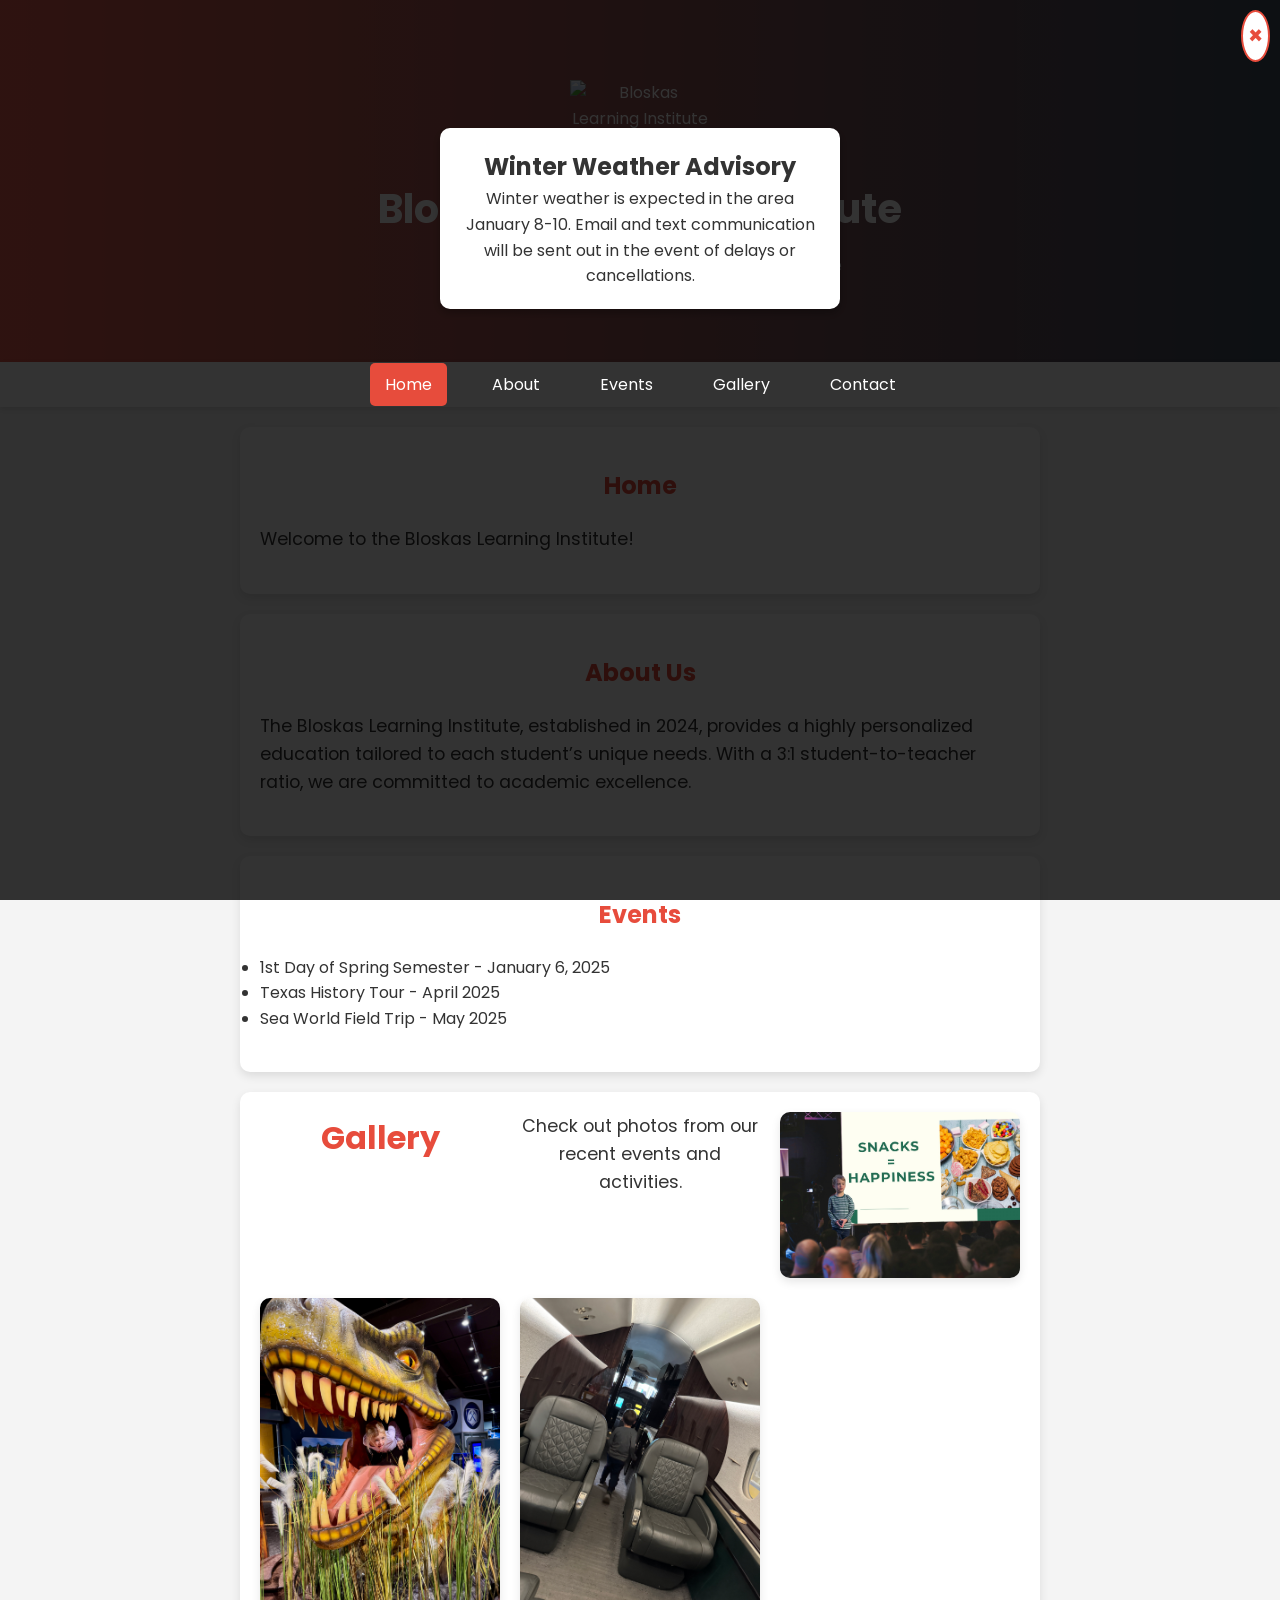
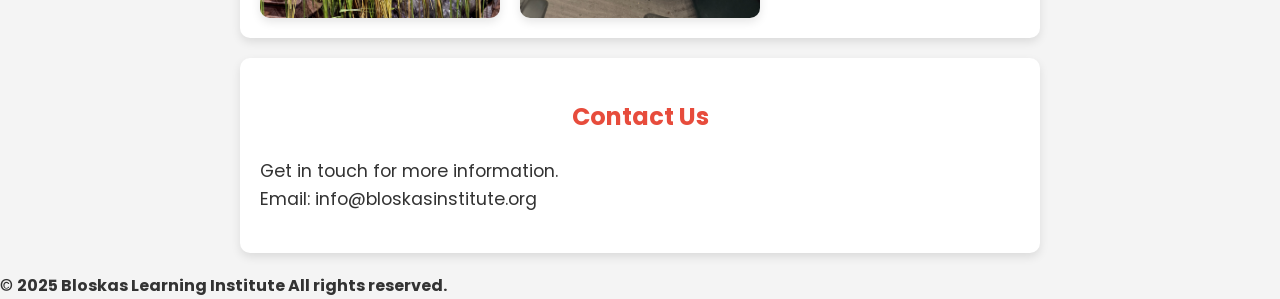
==== index.html @ 0b07dbd2 "Update index.html" ====
<!DOCTYPE html>
<html lang="en">
<head>
    <meta charset="UTF-8">
    <meta name="viewport" content="width=device-width, initial-scale=1.0">
    <title>Bloskas Learning Institute</title>
    <link rel="stylesheet" href="style.css">
    <link href="https://fonts.googleapis.com/css2?family=Poppins:wght@300;400;500;600;700&display=swap" rel="stylesheet">
    <link rel="icon" href="logo.jpg" type="image/jpeg">
</head>
<body>
    <!-- Pop-up -->
    <div id="popup" class="popup">
        <div class="popup-content">
            <span class="close-btn" onclick="closePopup()">&times;</span>
            <h2>Winter Weather Advisory</h2>
            <p>Winter weather is expected in the area January 8-10. Email and text communication will be sent out in the event of delays or cancellations.</p>
        </div>
    </div>

    <!-- Header -->
    <header>
        <img src="GMP_U2F2ZUdNQVgwMQ==.gif" alt="Bloskas Learning Institute Logo" class="logo">
        <h1>Bloskas Learning Institute</h1>
        <p>Empowering minds, one student at a time</p>
    </header>

    <!-- Navigation -->
    <nav>
        <button class="hamburger" onclick="toggleMenu()">☰</button>
        <ul>
            <li><a href="#home" class="active">Home</a></li>
            <li><a href="#about">About</a></li>
            <li><a href="#events">Events</a></li>
            <li><a href="#gallery">Gallery</a></li>
            <li><a href="#contact">Contact</a></li>
        </ul>
    </nav>

    <!-- Sections -->
    <section id="home" class="animate">
        <h2>Home</h2>
        <p>Welcome to the Bloskas Learning Institute!</p>
    </section>
    <section id="about" class="animate">
        <h2>About Us</h2>
        <p>The Bloskas Learning Institute, established in 2024, provides a highly personalized education tailored to each student’s unique needs. With a 3:1 student-to-teacher ratio, we are committed to academic excellence.</p>
    </section>
    <section id="events" class="animate">
        <h2>Events</h2>
        <ul>
            <li>1st Day of Spring Semester - January 6, 2025</li>
            <li>Texas History Tour - April 2025</li>
            <li>Sea World Field Trip - May 2025</li>
        </ul>
    </section>
    <section id="gallery" class="animate">
        <h2>Gallery</h2>
        <p>Check out photos from our recent events and activities.</p>
        <figure>
            <img src="IMG_7750.jpeg" alt="Noah presenting his presentation on the importance of snacks">
            <figcaption>Noah presenting his engaging talk on the importance of snacks.</figcaption>
        </figure>
        <figure>
            <img src="IMG_7680.jpeg" alt="Annual Safari & interactions with the animals">
            <figcaption>Memorable moments from our Annual Safari, including interactions with the animals.</figcaption>
        </figure>
        <figure>
            <img src="IMG_7571.jpeg" alt="Exploring our school-provided transportation">
            <figcaption>Students exploring our school-provided transportation for field trips.</figcaption>
        </figure>
    </section>
    <section id="contact" class="animate">
        <h2>Contact Us</h2>
        <p>Get in touch for more information.</p>
        <p>Email: info@bloskasinstitute.org</p>
    </section>

    <!-- Footer -->
    <footer>
        <p>&copy; <b>2025 Bloskas Learning Institute<b> All rights reserved.</p>
    </footer>

    <!-- JavaScript -->
    <script>
        // Pop-up Functionality
        window.onload = function () {
            setTimeout(showPopup, 1000); // Show popup after 1 second
        };

        function showPopup() {
            document.getElementById("popup").style.display = "block";
        }

        function closePopup() {
            document.getElementById("popup").style.display = "none";
        }

        // Scroll Animations
        document.addEventListener('scroll', () => {
            document.querySelectorAll('.animate').forEach(el => {
                const position = el.getBoundingClientRect().top;
                if (position < window.innerHeight) {
                    el.classList.add('visible');
                }
            });
        });

        // Toggle Mobile Navigation Menu
        function toggleMenu() {
            const navMenu = document.querySelector('nav ul');
            navMenu.classList.toggle('show');
        }
    </script>
</body>
</html>
---- style.css ----
/* Global Variables for Color Palette */
:root {
    --primary-color: #e74c3c;
    --secondary-color: #333;
    --accent-color: #f4f4f4;
    --white: #fff;
}

/* Global Styles */
* {
    box-sizing: border-box;
    margin: 0;
    padding: 0;
}

body {
    font-family: 'Poppins', sans-serif;
    line-height: 1.6;
    background-color: var(--accent-color);
    color: var(--secondary-color);
}

a {
    text-decoration: none;
    color: inherit;
}

/* Header */
header {
    background: linear-gradient(to right, rgba(231, 76, 60, 0.9), rgba(44, 62, 80, 0.9));
    color: var(--white);
    text-align: center;
    padding: 80px 20px;
}

header .logo {
    max-width: 140px;
    margin-bottom: 20px;
}

header h1 {
    font-size: 2.5rem;
    margin-bottom: 10px;
}

header p {
    font-size: 1.2rem;
    font-weight: 300;
}

/* Navigation Bar */
nav {
    position: sticky;
    top: 0;
    background: var(--secondary-color);
    box-shadow: 0 2px 5px rgba(0, 0, 0, 0.1);
    z-index: 1000;
}

nav ul {
    list-style: none;
    display: flex;
    justify-content: center;
    padding: 10px;
    margin: 0;
}

nav ul li {
    margin: 0 15px;
}

nav ul li a {
    color: var(--white);
    padding: 10px 15px;
    border-radius: 5px;
    transition: background-color 0.3s;
}

nav ul li a:hover, nav ul li a.active {
    background-color: var(--primary-color);
}

/* Hamburger Menu */
nav .hamburger {
    display: none;
    cursor: pointer;
    color: var(--primary-color);
    font-size: 1.5rem;
    border: 2px solid var(--primary-color);
    border-radius: 5px;
    padding: 10px;
    position: absolute;
    top: 10px;
    right: 20px;
    z-index: 1001;
}

nav .hamburger:hover {
    background-color: var(--primary-color);
    color: var(--white);
}

@media (max-width: 768px) {
    nav ul {
        display: none;
        flex-direction: column;
        position: absolute;
        top: 50px;
        right: 0;
        background: var(--secondary-color);
        width: 100%;
        z-index: 1000;
        padding: 10px 0;
    }

    nav ul.show {
        display: flex;
    }

    nav ul li {
        margin: 10px 0;
        text-align: center;
    }

    nav .hamburger {
        display: block;
    }
}

/* Sections */
section {
    padding: 40px 20px;
    margin: 20px auto;
    background: var(--white);
    border-radius: 10px;
    box-shadow: 0 4px 10px rgba(0, 0, 0, 0.1);
    max-width: 800px;
}

section h2 {
    text-align: center;
    color: var(--primary-color);
    margin-bottom: 20px;
}

section p {
    font-size: 1.1rem;
    line-height: 1.6;
}

/* General Styles for Images */
img {
    max-width: 100%;
    height: auto;
    display: block;
    margin: 0 auto;
}

/* Gallery Styling */
#gallery {
    display: grid;
    grid-template-columns: repeat(auto-fit, minmax(200px, 1fr)); /* Default grid for larger screens */
    gap: 20px;
    padding: 20px;
    justify-items: center; /* Center-align grid items */
    text-align: center; /* Center title and description */
}

#gallery h2 {
    color: var(--primary-color);
    margin-bottom: 10px;
    font-size: 2rem;
    text-align: center; /* Centers the title */
}

#gallery p {
    font-size: 1.1rem;
    color: var(--secondary-color);
    margin-bottom: 20px;
    text-align: center; /* Centers the description */
}

figure {
    position: relative;
    overflow: hidden;
    border-radius: 10px;
    box-shadow: 0 4px 10px rgba(0, 0, 0, 0.1);
    width: 100%; /* Ensures figures stretch within the grid cell */
    max-width: 300px; /* Sets a maximum width for images */
}

figure img {
    width: 100%;
    height: auto; /* Maintains the aspect ratio */
    transition: transform 0.3s ease;
}

figure:hover img {
    transform: scale(1.05); /* Slight zoom on hover */
}

figcaption {
    position: absolute;
    bottom: 0;
    background: rgba(0, 0, 0, 0.7);
    color: var(--white);
    text-align: center;
    width: 100%;
    padding: 10px;
    font-size: 0.9rem;
    opacity: 0;
    transition: opacity 0.3s ease;
}

figure:hover figcaption {
    opacity: 1;
}

/* Mobile Adjustments: Stacked Layout */
@media (max-width: 768px) {
    #gallery {
        grid-template-columns: 1fr; /* Stacks photos vertically */
        gap: 20px; /* Maintain spacing between stacked photos */
    }

    figure {
        max-width: 100%; /* Full width on smaller screens */
    }

    figcaption {
        font-size: 0.8rem; /* Smaller captions for better fit */
    }
}

/* Pop-up Styling */
.popup {
    display: none;
    position: fixed;
    top: 0;
    left: 0;
    width: 100%;
    height: 100%;
    background-color: rgba(0, 0, 0, 0.8);
    z-index: 1000;
    text-align: center;
    padding-top: 10%;
}

.popup-content {
    background: var(--white);
    color: var(--secondary-color);
    padding: 20px;
    width: 80%;
    max-width: 400px;
    margin: 0 auto;
    border-radius: 10px;
    box-shadow: 0 4px 10px rgba(0, 0, 0, 0.3);
}

/* Close Button Styling */
.close-btn {
    position: absolute;
    top: 10px;
    right: 10px;
    font-size: 1.5rem;
    font-weight: bold;
    color: var(--primary-color);
    cursor: pointer;
    padding: 5px;
    background: var(--white);
    border: 2px solid var(--primary-color);
    border-radius: 50%;
    transition: background-color 0.3s, color 0.3s;
}

.close-btn:hover {
    background-color: var(--primary-color);
    color: var(--white);
}
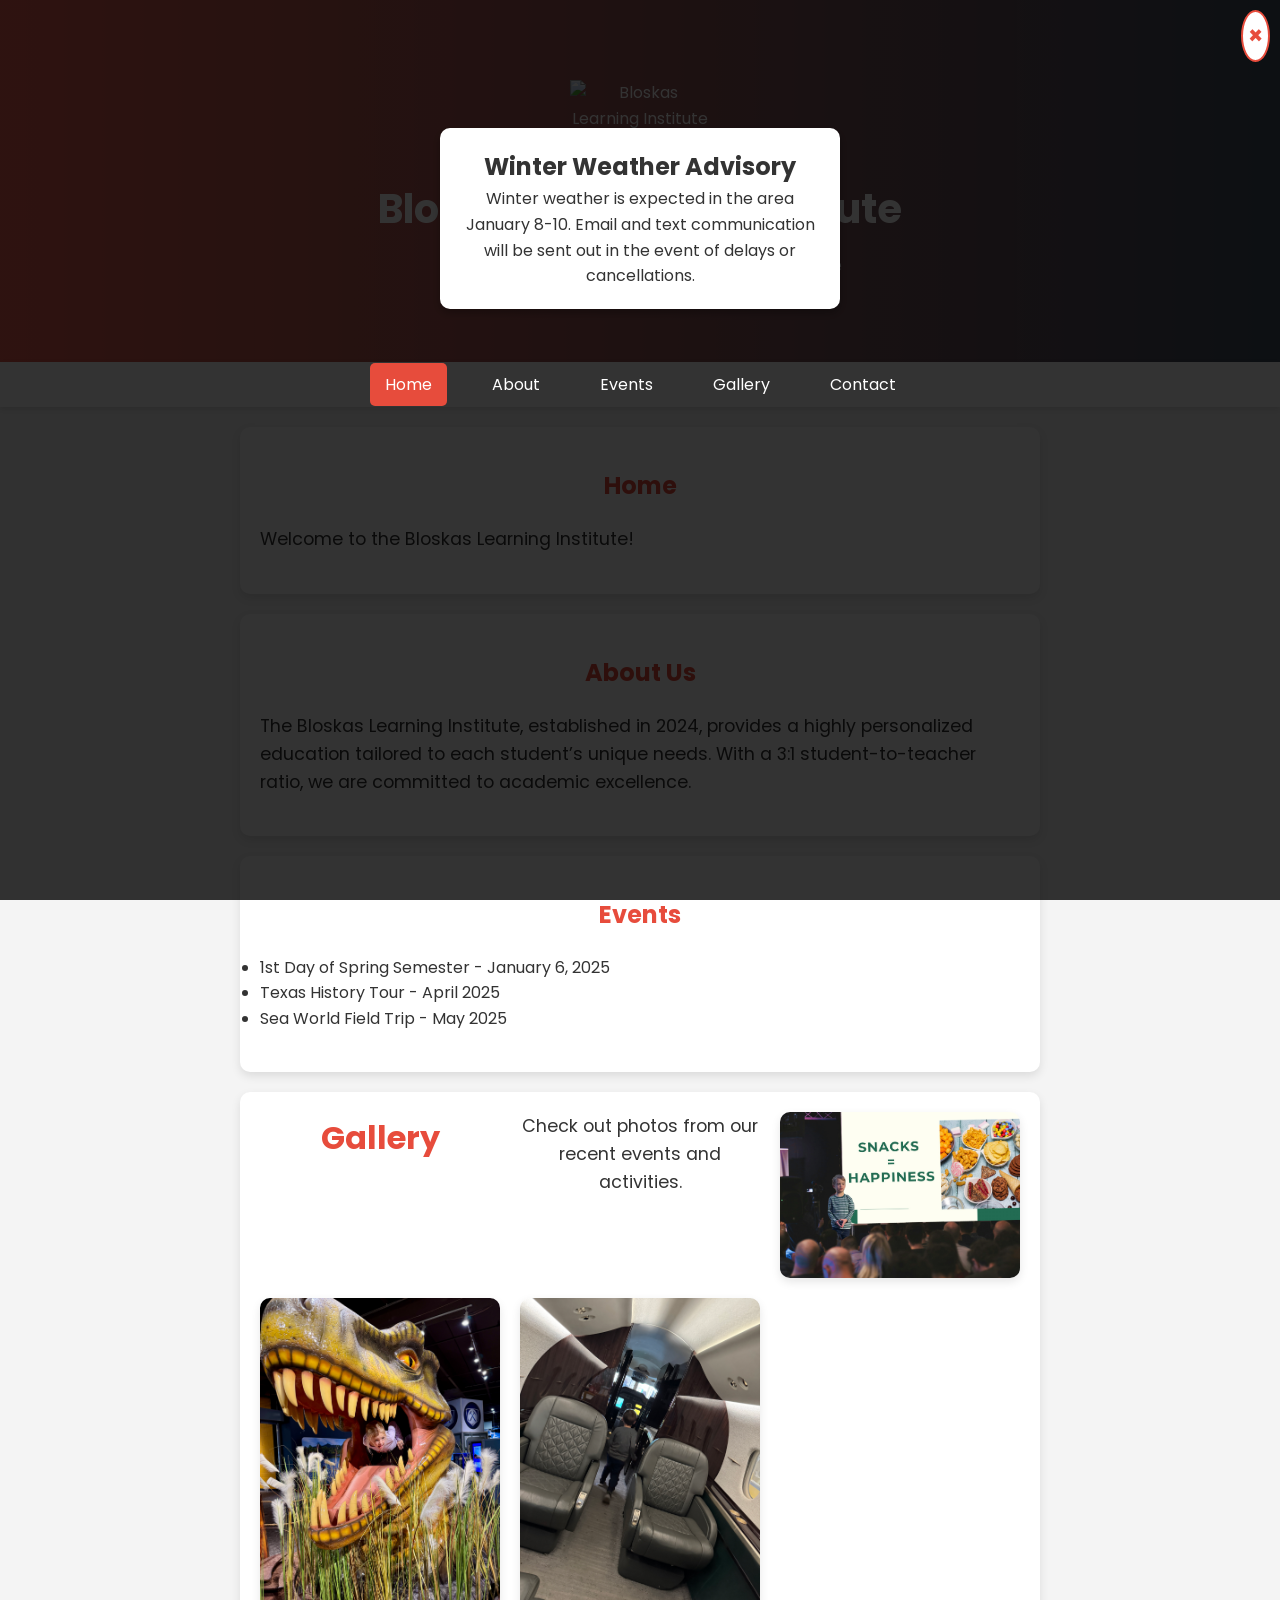
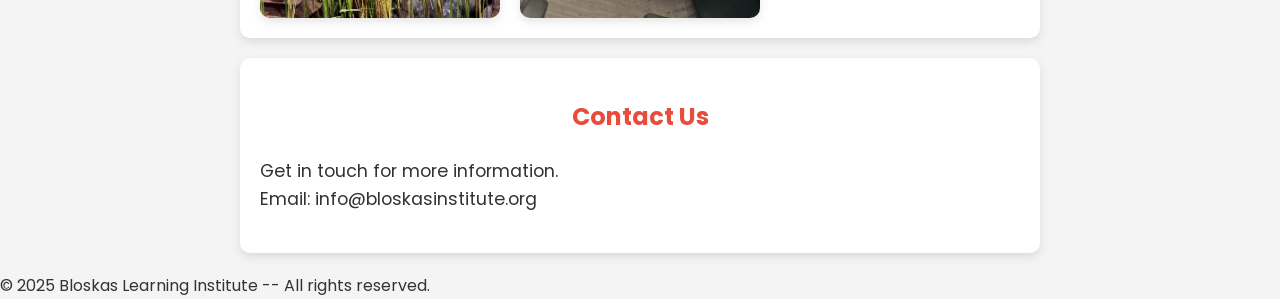
==== commit 77af1849: "Update index.html" ====
--- a/index.html
+++ b/index.html
@@ -78,7 +78,7 @@
 
     <!-- Footer -->
     <footer>
-        <p>&copy; <b>2025 Bloskas Learning Institute<b> All rights reserved.</p>
+        <p>&copy; 2025 Bloskas Learning Institute -- All rights reserved.</p>
     </footer>
 
     <!-- JavaScript -->
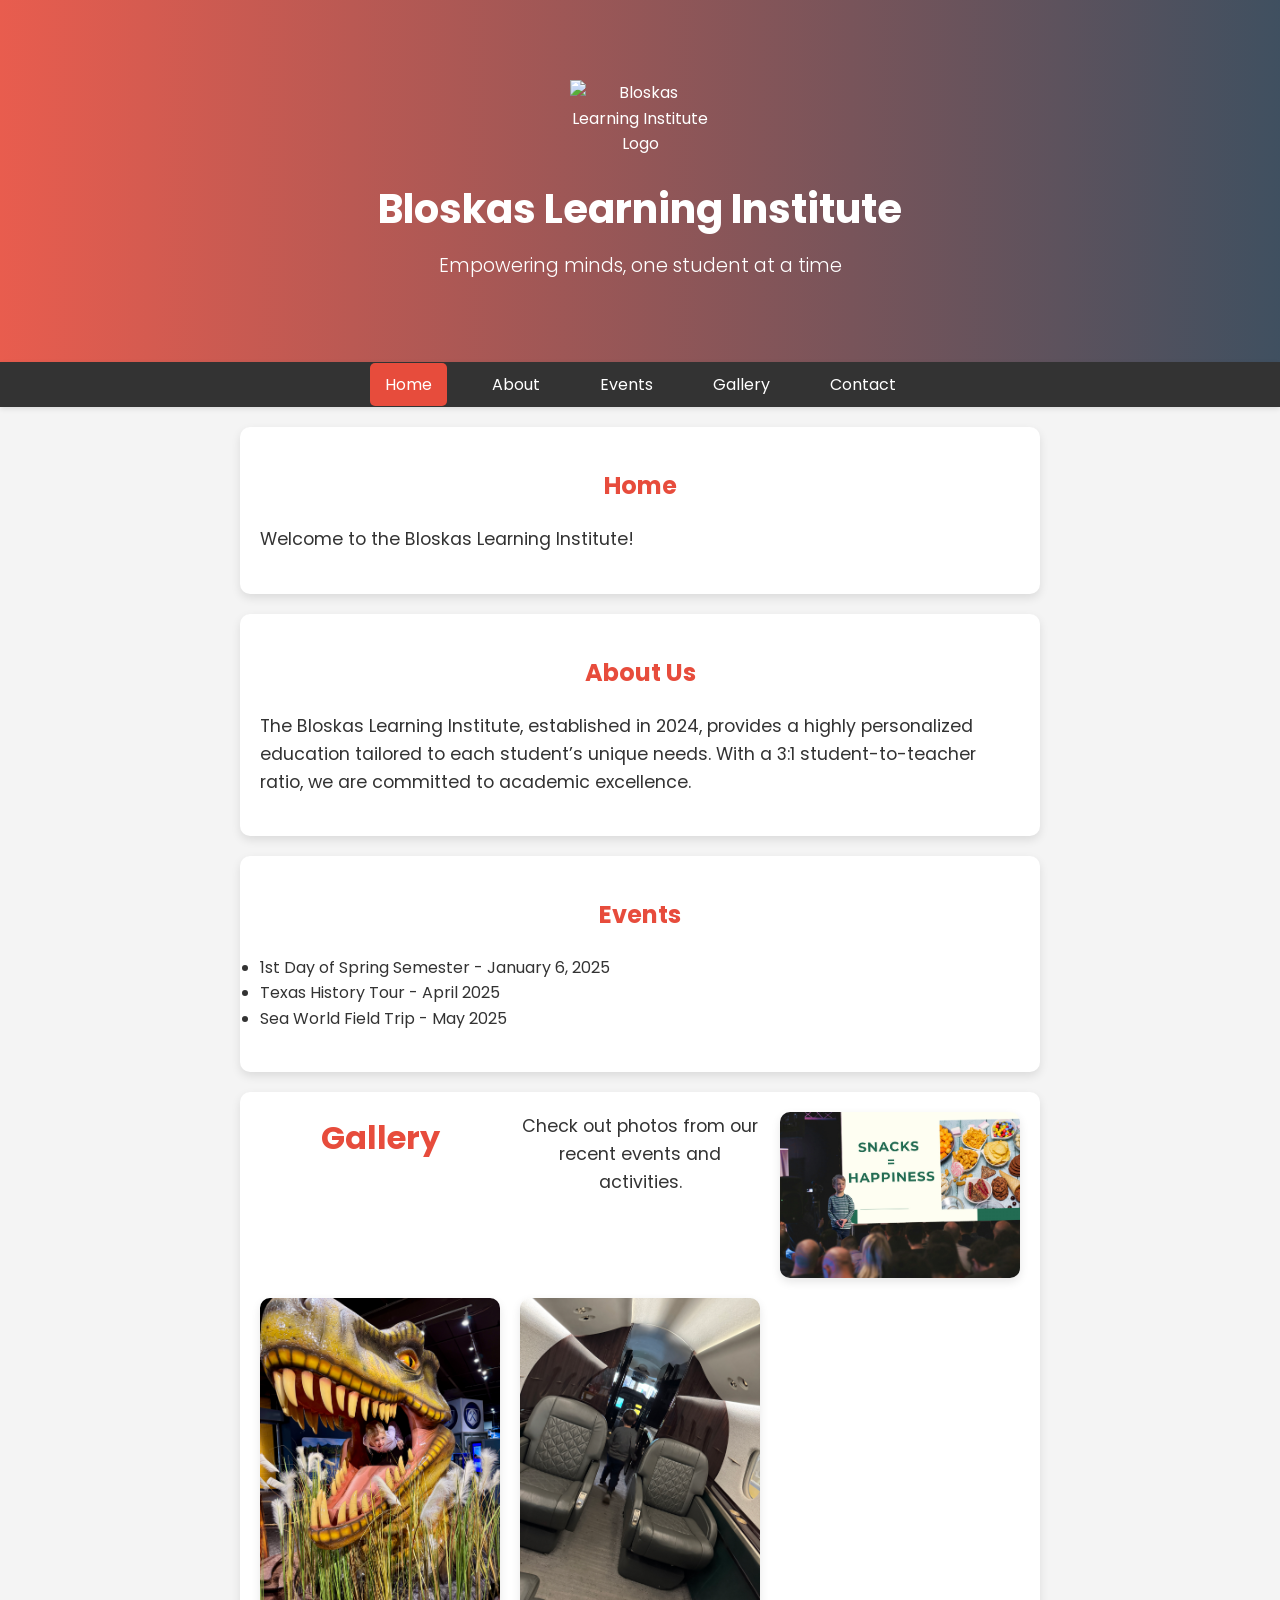
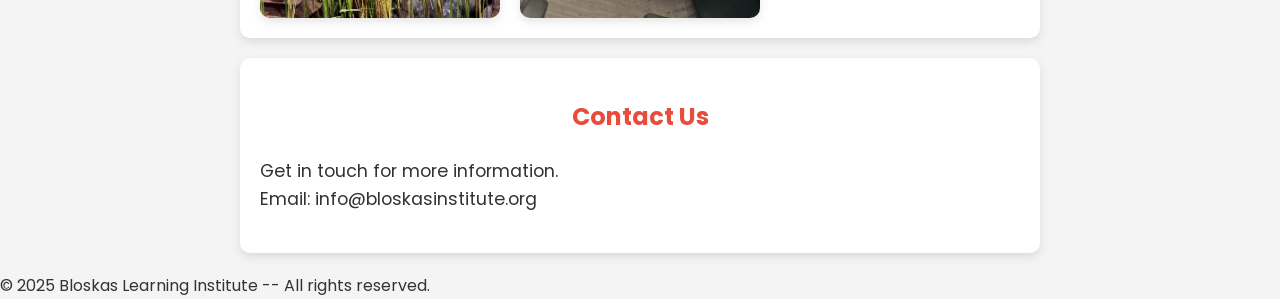
==== commit 68e56b0e: "Update index.html" ====
--- a/index.html
+++ b/index.html
@@ -9,7 +9,8 @@
     <link rel="icon" href="logo.jpg" type="image/jpeg">
 </head>
 <body>
-    <!-- Pop-up -->
+    <!-- Pop-up need to remove exclaimation mark and brackets to turn on-->
+   <!--
     <div id="popup" class="popup">
         <div class="popup-content">
             <span class="close-btn" onclick="closePopup()">&times;</span>
@@ -17,7 +18,8 @@
             <p>Winter weather is expected in the area January 8-10. Email and text communication will be sent out in the event of delays or cancellations.</p>
         </div>
     </div>
-
+-->
+    
     <!-- Header -->
     <header>
         <img src="GMP_U2F2ZUdNQVgwMQ==.gif" alt="Bloskas Learning Institute Logo" class="logo">
@@ -113,4 +115,4 @@
         }
     </script>
 </body>
-</html>+</html>
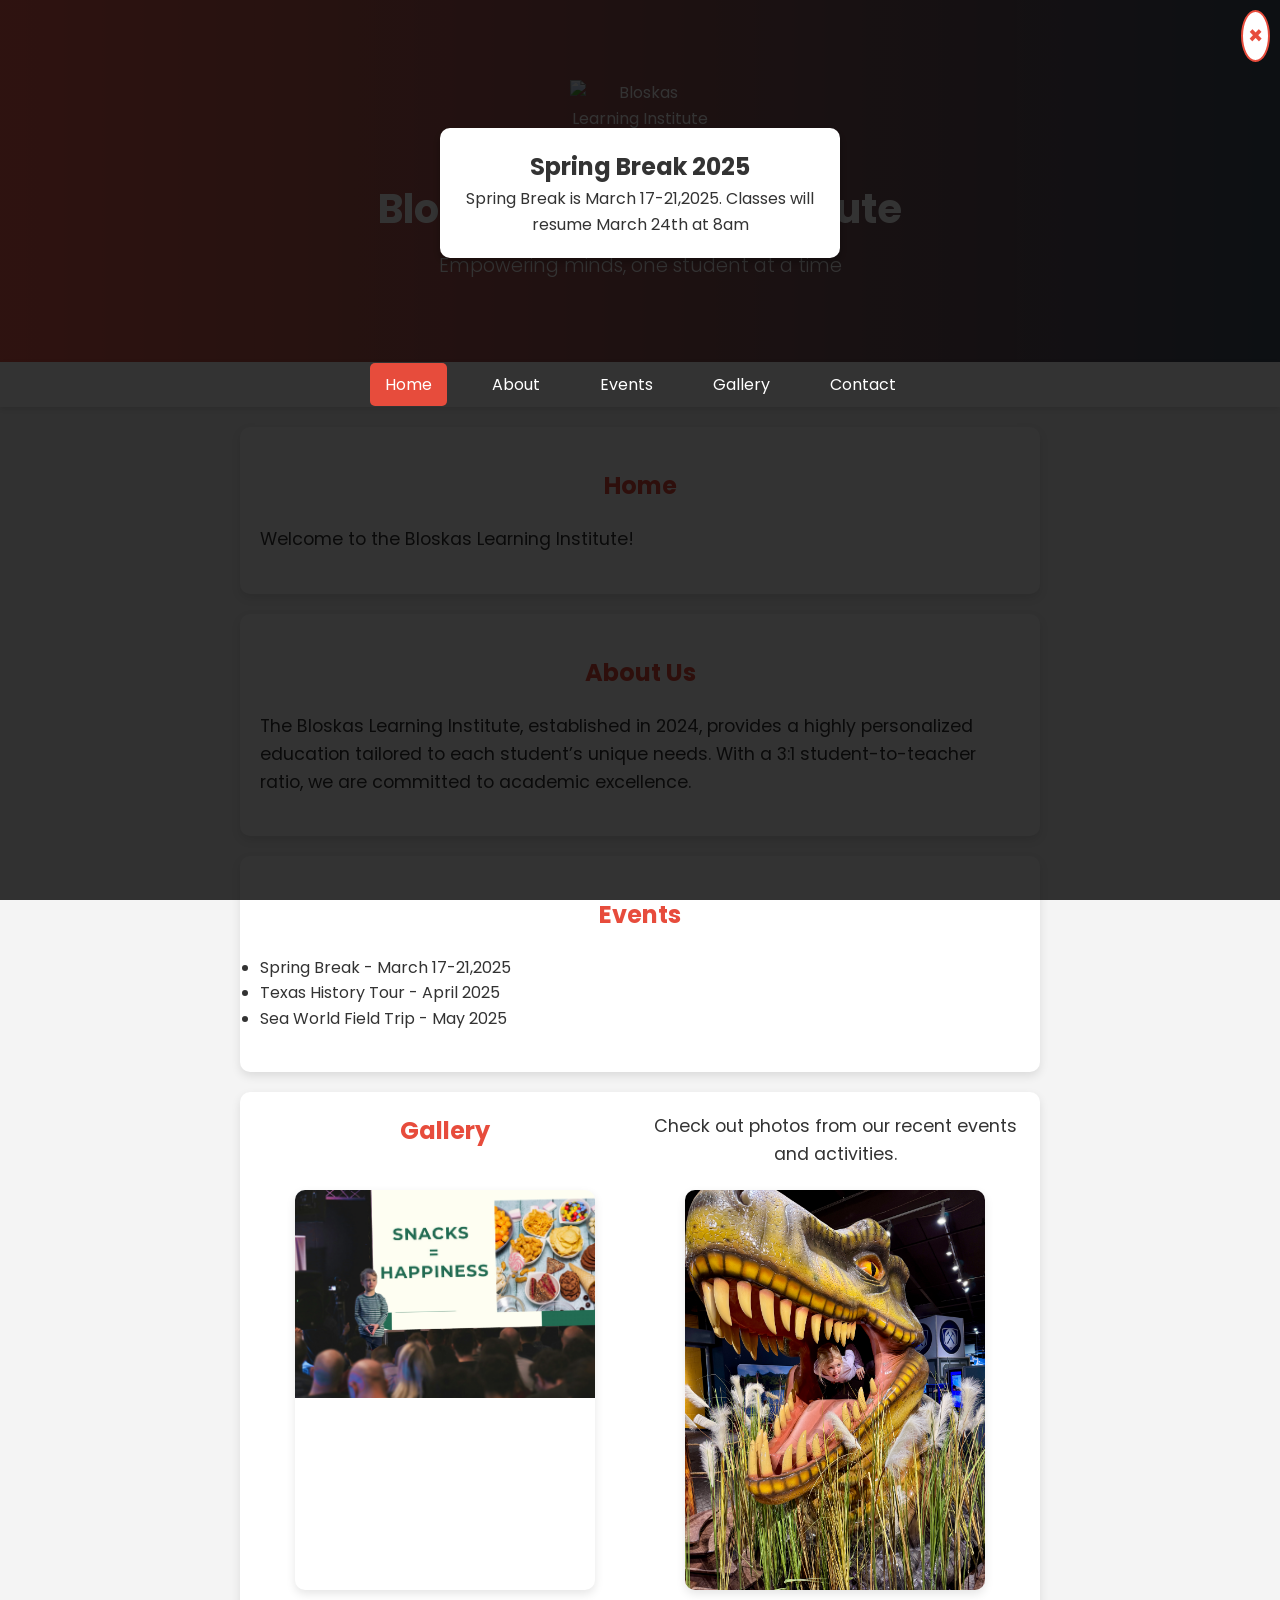
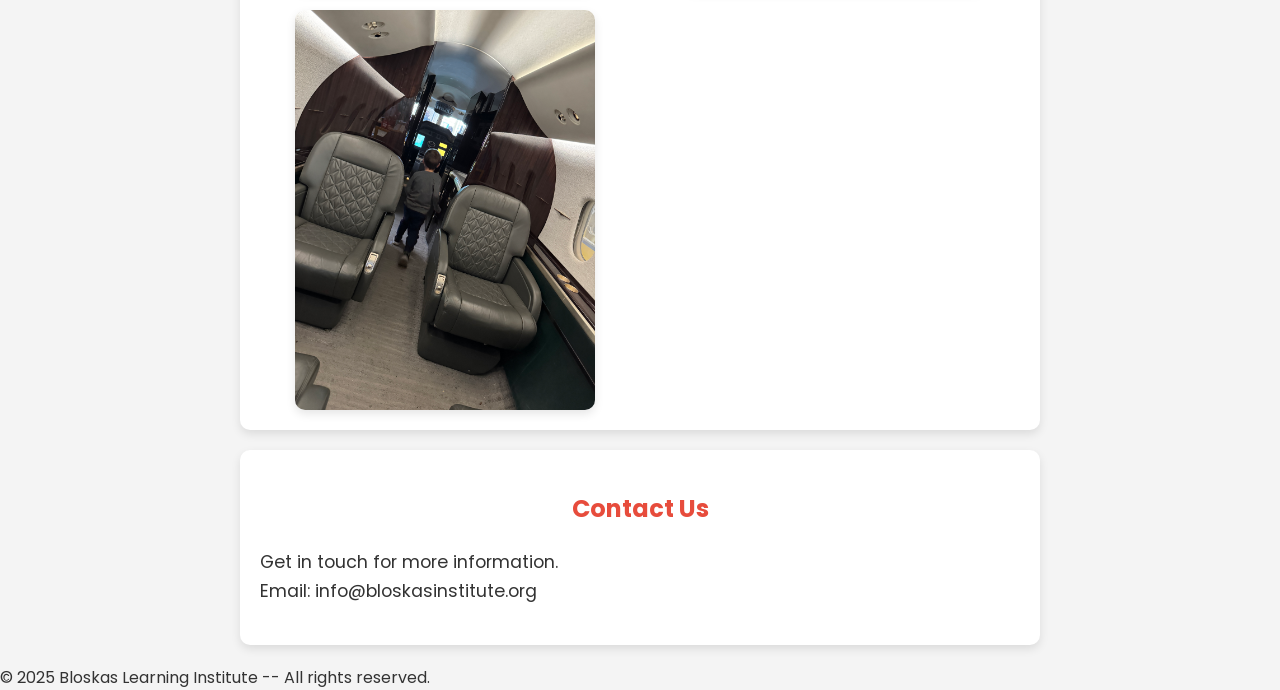
==== commit e7bc1bf4: "Update index.html" ====
--- a/index.html
+++ b/index.html
@@ -10,15 +10,15 @@
 </head>
 <body>
     <!-- Pop-up need to remove exclaimation mark and brackets to turn on-->
-   <!--
+   
     <div id="popup" class="popup">
         <div class="popup-content">
             <span class="close-btn" onclick="closePopup()">&times;</span>
-            <h2>Winter Weather Advisory</h2>
-            <p>Winter weather is expected in the area January 8-10. Email and text communication will be sent out in the event of delays or cancellations.</p>
+            <h2>Spring Break 2025</h2>
+            <p>Spring Break is March 17-21,2025. Classes will resume March 24th at 8am</p>
         </div>
     </div>
--->
+
     
     <!-- Header -->
     <header>
@@ -51,7 +51,7 @@
     <section id="events" class="animate">
         <h2>Events</h2>
         <ul>
-            <li>1st Day of Spring Semester - January 6, 2025</li>
+            <li> Spring Break - March 17-21,2025</li>
             <li>Texas History Tour - April 2025</li>
             <li>Sea World Field Trip - May 2025</li>
         </ul>
--- a/style.css
+++ b/style.css
@@ -159,25 +159,11 @@
 /* Gallery Styling */
 #gallery {
     display: grid;
-    grid-template-columns: repeat(auto-fit, minmax(200px, 1fr)); /* Default grid for larger screens */
-    gap: 20px;
+    grid-template-columns: repeat(auto-fit, minmax(250px, 1fr)); /* Flexible grid layout */
+    gap: 20px; /* Spacing between items */
     padding: 20px;
     justify-items: center; /* Center-align grid items */
     text-align: center; /* Center title and description */
-}
-
-#gallery h2 {
-    color: var(--primary-color);
-    margin-bottom: 10px;
-    font-size: 2rem;
-    text-align: center; /* Centers the title */
-}
-
-#gallery p {
-    font-size: 1.1rem;
-    color: var(--secondary-color);
-    margin-bottom: 20px;
-    text-align: center; /* Centers the description */
 }
 
 figure {
@@ -231,6 +217,7 @@
         font-size: 0.8rem; /* Smaller captions for better fit */
     }
 }
+
 
 /* Pop-up Styling */
 .popup {
@@ -276,4 +263,4 @@
 .close-btn:hover {
     background-color: var(--primary-color);
     color: var(--white);
-}+}
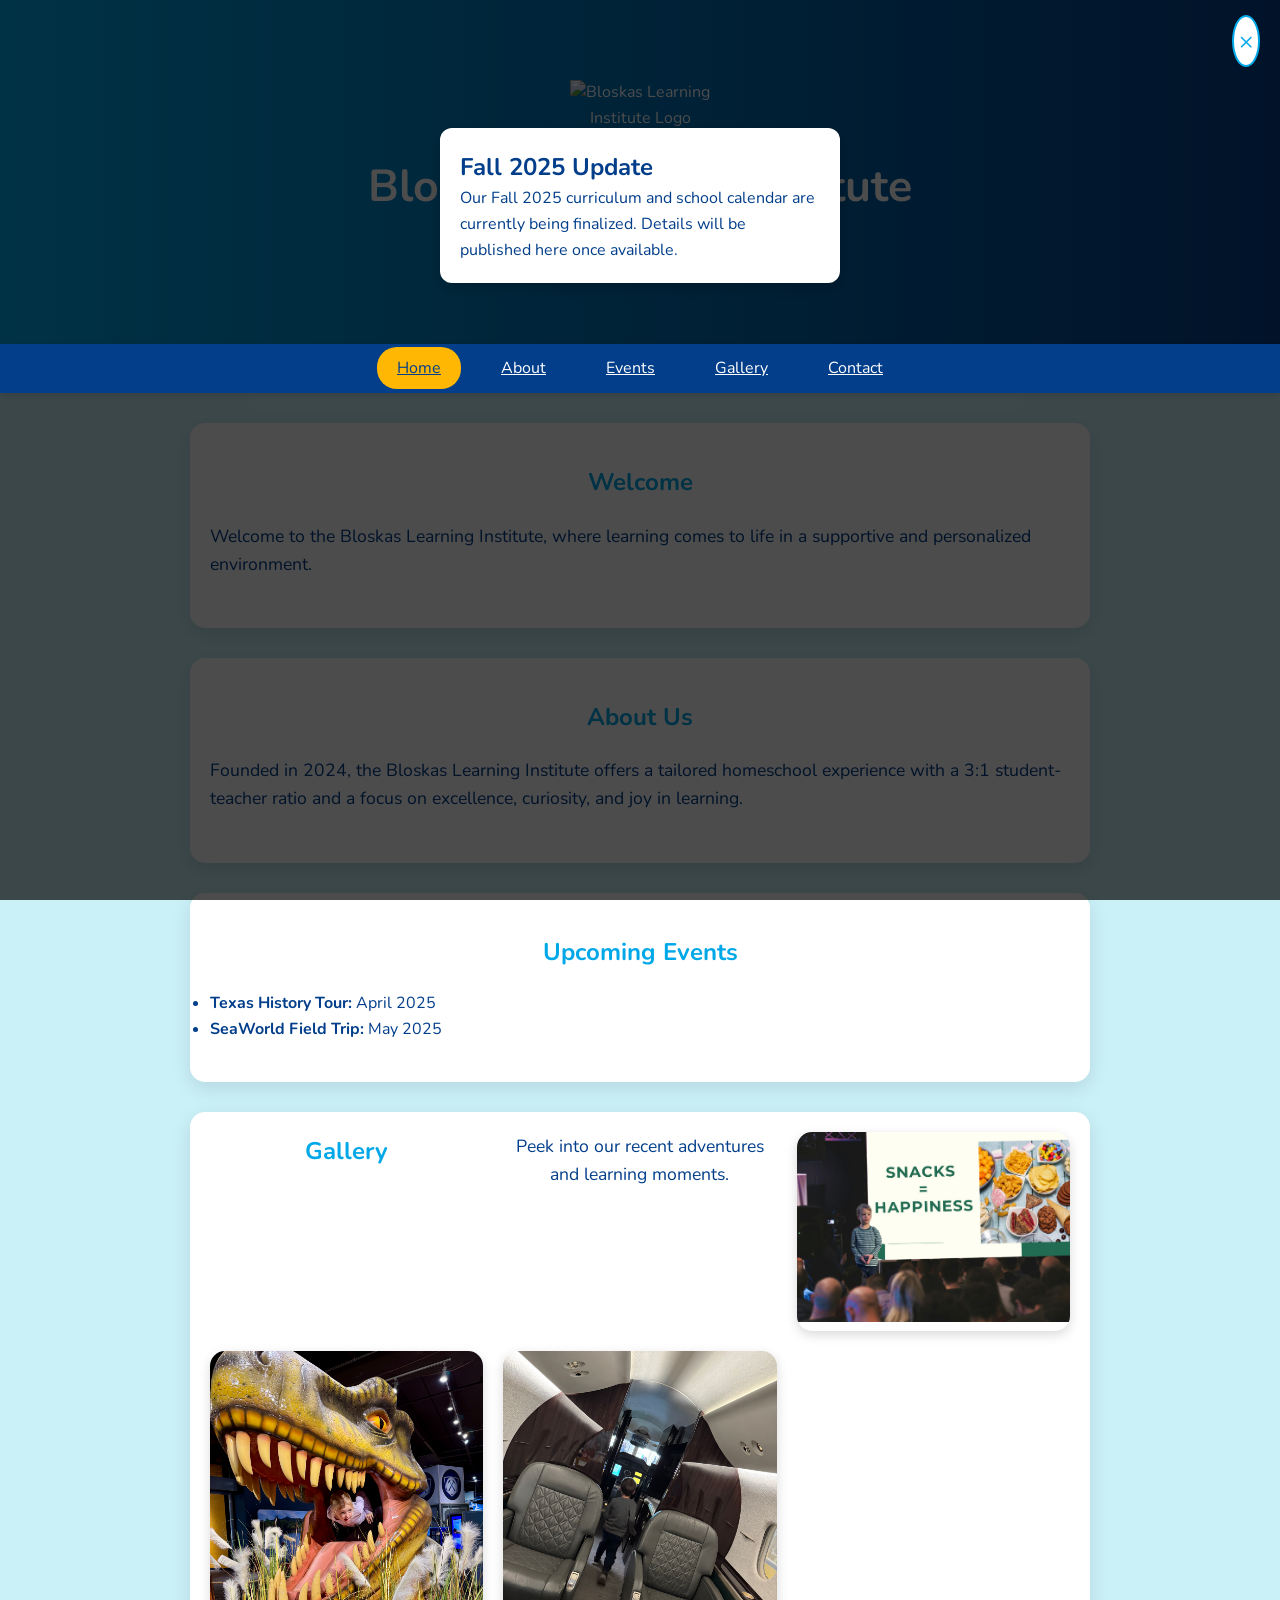
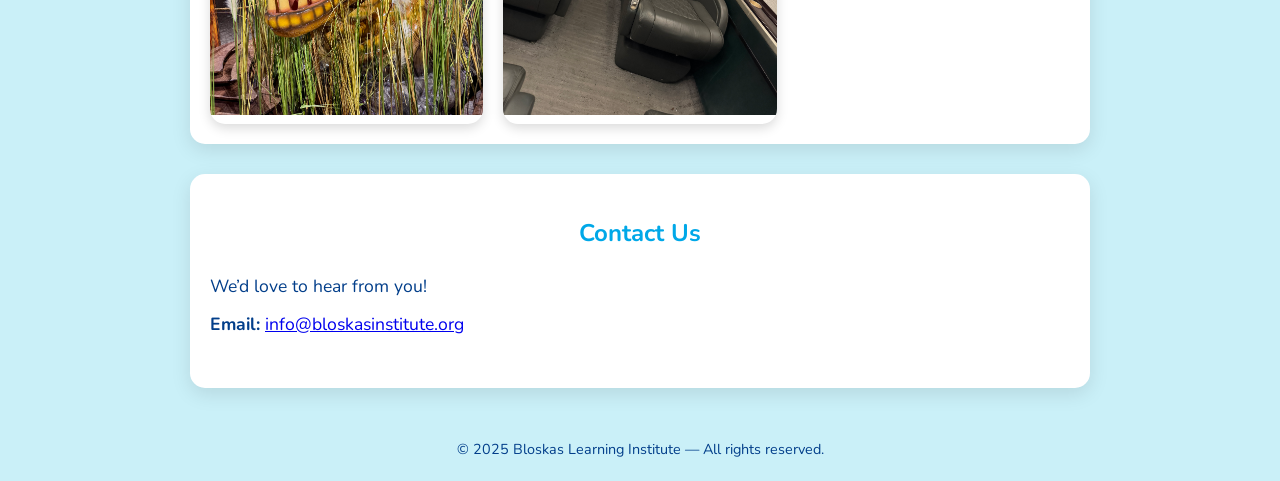
==== commit 494a79ca: "Update index.html" ====
--- a/index.html
+++ b/index.html
@@ -1,118 +1,125 @@
 <!DOCTYPE html>
 <html lang="en">
 <head>
-    <meta charset="UTF-8">
-    <meta name="viewport" content="width=device-width, initial-scale=1.0">
-    <title>Bloskas Learning Institute</title>
-    <link rel="stylesheet" href="style.css">
-    <link href="https://fonts.googleapis.com/css2?family=Poppins:wght@300;400;500;600;700&display=swap" rel="stylesheet">
-    <link rel="icon" href="logo.jpg" type="image/jpeg">
+  <meta charset="UTF-8" />
+  <meta name="viewport" content="width=device-width, initial-scale=1.0"/>
+  <title>Bloskas Learning Institute</title>
+  <link rel="stylesheet" href="style.css" />
+  <link rel="icon" href="logo.jpg" type="image/jpeg" />
+  <link href="https://fonts.googleapis.com/css2?family=Nunito:wght@300;400;600;700&display=swap" rel="stylesheet" />
 </head>
+
 <body>
-    <!-- Pop-up need to remove exclaimation mark and brackets to turn on-->
-   
-    <div id="popup" class="popup">
-        <div class="popup-content">
-            <span class="close-btn" onclick="closePopup()">&times;</span>
-            <h2>Spring Break 2025</h2>
-            <p>Spring Break is March 17-21,2025. Classes will resume March 24th at 8am</p>
-        </div>
+  <!-- Pop-up Notice -->
+  <div id="popup" class="popup">
+    <div class="popup-content">
+      <span class="close-btn" onclick="closePopup()">&times;</span>
+      <h2>Fall 2025 Update</h2>
+      <p>Our Fall 2025 curriculum and school calendar are currently being finalized. Details will be published here once available.</p>
     </div>
+  </div>
 
-    
-    <!-- Header -->
-    <header>
-        <img src="GMP_U2F2ZUdNQVgwMQ==.gif" alt="Bloskas Learning Institute Logo" class="logo">
-        <h1>Bloskas Learning Institute</h1>
-        <p>Empowering minds, one student at a time</p>
-    </header>
+  <!-- Header -->
+  <header>
+    <img src="GMP_U2F2ZUdNQVgwMQ==.gif" alt="Bloskas Learning Institute Logo" class="logo" />
+    <h1>Bloskas Learning Institute</h1>
+    <p>Empowering minds, one student at a time</p>
+  </header>
 
-    <!-- Navigation -->
-    <nav>
-        <button class="hamburger" onclick="toggleMenu()">☰</button>
-        <ul>
-            <li><a href="#home" class="active">Home</a></li>
-            <li><a href="#about">About</a></li>
-            <li><a href="#events">Events</a></li>
-            <li><a href="#gallery">Gallery</a></li>
-            <li><a href="#contact">Contact</a></li>
-        </ul>
-    </nav>
+  <!-- Navigation -->
+  <nav>
+    <button class="hamburger" onclick="toggleMenu()">☰</button>
+    <ul>
+      <li><a href="#home" class="active">Home</a></li>
+      <li><a href="#about">About</a></li>
+      <li><a href="#events">Events</a></li>
+      <li><a href="#gallery">Gallery</a></li>
+      <li><a href="#contact">Contact</a></li>
+    </ul>
+  </nav>
 
-    <!-- Sections -->
+  <!-- Main Content -->
+  <main>
     <section id="home" class="animate">
-        <h2>Home</h2>
-        <p>Welcome to the Bloskas Learning Institute!</p>
-    </section>
-    <section id="about" class="animate">
-        <h2>About Us</h2>
-        <p>The Bloskas Learning Institute, established in 2024, provides a highly personalized education tailored to each student’s unique needs. With a 3:1 student-to-teacher ratio, we are committed to academic excellence.</p>
-    </section>
-    <section id="events" class="animate">
-        <h2>Events</h2>
-        <ul>
-            <li> Spring Break - March 17-21,2025</li>
-            <li>Texas History Tour - April 2025</li>
-            <li>Sea World Field Trip - May 2025</li>
-        </ul>
-    </section>
-    <section id="gallery" class="animate">
-        <h2>Gallery</h2>
-        <p>Check out photos from our recent events and activities.</p>
-        <figure>
-            <img src="IMG_7750.jpeg" alt="Noah presenting his presentation on the importance of snacks">
-            <figcaption>Noah presenting his engaging talk on the importance of snacks.</figcaption>
-        </figure>
-        <figure>
-            <img src="IMG_7680.jpeg" alt="Annual Safari & interactions with the animals">
-            <figcaption>Memorable moments from our Annual Safari, including interactions with the animals.</figcaption>
-        </figure>
-        <figure>
-            <img src="IMG_7571.jpeg" alt="Exploring our school-provided transportation">
-            <figcaption>Students exploring our school-provided transportation for field trips.</figcaption>
-        </figure>
-    </section>
-    <section id="contact" class="animate">
-        <h2>Contact Us</h2>
-        <p>Get in touch for more information.</p>
-        <p>Email: info@bloskasinstitute.org</p>
+      <h2>Welcome</h2>
+      <p>Welcome to the Bloskas Learning Institute, where learning comes to life in a supportive and personalized environment.</p>
     </section>
 
-    <!-- Footer -->
-    <footer>
-        <p>&copy; 2025 Bloskas Learning Institute -- All rights reserved.</p>
-    </footer>
+    <section id="about" class="animate">
+      <h2>About Us</h2>
+      <p>Founded in 2024, the Bloskas Learning Institute offers a tailored homeschool experience with a 3:1 student-teacher ratio and a focus on excellence, curiosity, and joy in learning.</p>
+    </section>
 
-    <!-- JavaScript -->
-    <script>
-        // Pop-up Functionality
-        window.onload = function () {
-            setTimeout(showPopup, 1000); // Show popup after 1 second
-        };
+    <section id="events" class="animate">
+      <h2>Upcoming Events</h2>
+      <ul>
+        <li><strong>Texas History Tour:</strong> April 2025</li>
+        <li><strong>SeaWorld Field Trip:</strong> May 2025</li>
+      </ul>
+    </section>
 
-        function showPopup() {
-            document.getElementById("popup").style.display = "block";
+    <section id="gallery" class="animate">
+      <h2>Gallery</h2>
+      <p>Peek into our recent adventures and learning moments.</p>
+
+      <figure>
+        <img src="IMG_7750.jpeg" alt="Noah presenting his presentation on the importance of snacks" />
+        <figcaption>Noah presenting his talk on the importance of snacks.</figcaption>
+      </figure>
+
+      <figure>
+        <img src="IMG_7680.jpeg" alt="Annual Safari & interactions with animals" />
+        <figcaption>Exploring the wild at our Annual Safari!</figcaption>
+      </figure>
+
+      <figure>
+        <img src="IMG_7571.jpeg" alt="Students with school transportation" />
+        <figcaption>Checking out our school-provided field trip bus.</figcaption>
+      </figure>
+    </section>
+
+    <section id="contact" class="animate">
+      <h2>Contact Us</h2>
+      <p>We’d love to hear from you!</p>
+      <p><strong>Email:</strong> <a href="mailto:info@bloskasinstitute.org">info@bloskasinstitute.org</a></p>
+    </section>
+  </main>
+
+  <!-- Footer -->
+  <footer>
+    <p>&copy; 2025 Bloskas Learning Institute — All rights reserved.</p>
+  </footer>
+
+  <!-- JavaScript -->
+  <script>
+    // Pop-up Functionality
+    window.onload = function () {
+      setTimeout(showPopup, 1000);
+    };
+
+    function showPopup() {
+      document.getElementById("popup").style.display = "block";
+    }
+
+    function closePopup() {
+      document.getElementById("popup").style.display = "none";
+    }
+
+    // Scroll Animations
+    document.addEventListener('scroll', () => {
+      document.querySelectorAll('.animate').forEach(el => {
+        const position = el.getBoundingClientRect().top;
+        if (position < window.innerHeight) {
+          el.classList.add('visible');
         }
+      });
+    });
 
-        function closePopup() {
-            document.getElementById("popup").style.display = "none";
-        }
-
-        // Scroll Animations
-        document.addEventListener('scroll', () => {
-            document.querySelectorAll('.animate').forEach(el => {
-                const position = el.getBoundingClientRect().top;
-                if (position < window.innerHeight) {
-                    el.classList.add('visible');
-                }
-            });
-        });
-
-        // Toggle Mobile Navigation Menu
-        function toggleMenu() {
-            const navMenu = document.querySelector('nav ul');
-            navMenu.classList.toggle('show');
-        }
-    </script>
+    // Toggle Mobile Navigation
+    function toggleMenu() {
+      const navMenu = document.querySelector('nav ul');
+      navMenu.classList.toggle('show');
+    }
+  </script>
 </body>
-</html>
+</html>
--- a/style.css
+++ b/style.css
@@ -1,12 +1,16 @@
-/* Global Variables for Color Palette */
+/* Color Palette */
 :root {
-    --primary-color: #e74c3c;
-    --secondary-color: #333;
-    --accent-color: #f4f4f4;
-    --white: #fff;
-}
-
-/* Global Styles */
+    --primary-color: #00A8E8;       /* Sky Blue */
+    --secondary-color: #023E8A;     /* Deep Navy */
+    --accent-color: #CAF0F8;        /* Light Aqua */
+    --highlight-color: #FFB703;     /* Golden Yellow */
+    --white: #FFFFFF;
+}
+
+/* Import Font */
+@import url('https://fonts.googleapis.com/css2?family=Nunito:wght@300;400;600;700&display=swap');
+
+/* Reset & Base Styles */
 * {
     box-sizing: border-box;
     margin: 0;
@@ -14,20 +18,15 @@
 }
 
 body {
-    font-family: 'Poppins', sans-serif;
+    font-family: 'Nunito', sans-serif;
+    background-color: var(--accent-color);
+    color: var(--secondary-color);
     line-height: 1.6;
-    background-color: var(--accent-color);
-    color: var(--secondary-color);
-}
-
-a {
-    text-decoration: none;
-    color: inherit;
 }
 
 /* Header */
 header {
-    background: linear-gradient(to right, rgba(231, 76, 60, 0.9), rgba(44, 62, 80, 0.9));
+    background: linear-gradient(to right, var(--primary-color), var(--secondary-color));
     color: var(--white);
     text-align: center;
     padding: 80px 20px;
@@ -39,7 +38,7 @@
 }
 
 header h1 {
-    font-size: 2.5rem;
+    font-size: 2.8rem;
     margin-bottom: 10px;
 }
 
@@ -48,7 +47,7 @@
     font-weight: 300;
 }
 
-/* Navigation Bar */
+/* Navigation */
 nav {
     position: sticky;
     top: 0;
@@ -61,56 +60,49 @@
     list-style: none;
     display: flex;
     justify-content: center;
-    padding: 10px;
-    margin: 0;
+    padding: 12px;
 }
 
 nav ul li {
-    margin: 0 15px;
+    margin: 0 10px;
 }
 
 nav ul li a {
     color: var(--white);
-    padding: 10px 15px;
-    border-radius: 5px;
-    transition: background-color 0.3s;
+    padding: 10px 20px;
+    border-radius: 20px;
+    transition: all 0.3s ease;
 }
 
 nav ul li a:hover, nav ul li a.active {
-    background-color: var(--primary-color);
-}
-
-/* Hamburger Menu */
+    background-color: var(--highlight-color);
+    color: var(--secondary-color);
+}
+
+/* Hamburger (Mobile) */
 nav .hamburger {
     display: none;
     cursor: pointer;
-    color: var(--primary-color);
     font-size: 1.5rem;
-    border: 2px solid var(--primary-color);
-    border-radius: 5px;
-    padding: 10px;
+    color: var(--highlight-color);
     position: absolute;
     top: 10px;
     right: 20px;
-    z-index: 1001;
-}
-
-nav .hamburger:hover {
-    background-color: var(--primary-color);
-    color: var(--white);
+    border: 2px solid var(--highlight-color);
+    border-radius: 5px;
+    padding: 10px;
 }
 
 @media (max-width: 768px) {
     nav ul {
         display: none;
         flex-direction: column;
+        background: var(--secondary-color);
+        width: 100%;
         position: absolute;
         top: 50px;
         right: 0;
-        background: var(--secondary-color);
-        width: 100%;
         z-index: 1000;
-        padding: 10px 0;
     }
 
     nav ul.show {
@@ -130,11 +122,11 @@
 /* Sections */
 section {
     padding: 40px 20px;
-    margin: 20px auto;
+    margin: 30px auto;
     background: var(--white);
-    border-radius: 10px;
-    box-shadow: 0 4px 10px rgba(0, 0, 0, 0.1);
-    max-width: 800px;
+    border-radius: 15px;
+    box-shadow: 0 6px 20px rgba(0, 0, 0, 0.1);
+    max-width: 900px;
 }
 
 section h2 {
@@ -145,44 +137,35 @@
 
 section p {
     font-size: 1.1rem;
-    line-height: 1.6;
-}
-
-/* General Styles for Images */
-img {
-    max-width: 100%;
-    height: auto;
-    display: block;
-    margin: 0 auto;
-}
-
-/* Gallery Styling */
+    margin-bottom: 10px;
+}
+
+/* Gallery */
 #gallery {
     display: grid;
-    grid-template-columns: repeat(auto-fit, minmax(250px, 1fr)); /* Flexible grid layout */
-    gap: 20px; /* Spacing between items */
+    grid-template-columns: repeat(auto-fit, minmax(250px, 1fr));
+    gap: 20px;
     padding: 20px;
-    justify-items: center; /* Center-align grid items */
-    text-align: center; /* Center title and description */
+    justify-items: center;
+    text-align: center;
 }
 
 figure {
     position: relative;
+    border-radius: 15px;
     overflow: hidden;
-    border-radius: 10px;
-    box-shadow: 0 4px 10px rgba(0, 0, 0, 0.1);
-    width: 100%; /* Ensures figures stretch within the grid cell */
-    max-width: 300px; /* Sets a maximum width for images */
+    box-shadow: 0 4px 12px rgba(0, 0, 0, 0.15);
+    max-width: 300px;
+    width: 100%;
 }
 
 figure img {
     width: 100%;
-    height: auto; /* Maintains the aspect ratio */
     transition: transform 0.3s ease;
 }
 
 figure:hover img {
-    transform: scale(1.05); /* Slight zoom on hover */
+    transform: scale(1.05);
 }
 
 figcaption {
@@ -190,10 +173,9 @@
     bottom: 0;
     background: rgba(0, 0, 0, 0.7);
     color: var(--white);
-    text-align: center;
-    width: 100%;
-    padding: 10px;
+    padding: 12px;
     font-size: 0.9rem;
+    width: 100%;
     opacity: 0;
     transition: opacity 0.3s ease;
 }
@@ -202,24 +184,7 @@
     opacity: 1;
 }
 
-/* Mobile Adjustments: Stacked Layout */
-@media (max-width: 768px) {
-    #gallery {
-        grid-template-columns: 1fr; /* Stacks photos vertically */
-        gap: 20px; /* Maintain spacing between stacked photos */
-    }
-
-    figure {
-        max-width: 100%; /* Full width on smaller screens */
-    }
-
-    figcaption {
-        font-size: 0.8rem; /* Smaller captions for better fit */
-    }
-}
-
-
-/* Pop-up Styling */
+/* Pop-up */
 .popup {
     display: none;
     position: fixed;
@@ -227,9 +192,8 @@
     left: 0;
     width: 100%;
     height: 100%;
-    background-color: rgba(0, 0, 0, 0.8);
+    background-color: rgba(0, 0, 0, 0.7);
     z-index: 1000;
-    text-align: center;
     padding-top: 10%;
 }
 
@@ -237,26 +201,24 @@
     background: var(--white);
     color: var(--secondary-color);
     padding: 20px;
-    width: 80%;
     max-width: 400px;
-    margin: 0 auto;
-    border-radius: 10px;
-    box-shadow: 0 4px 10px rgba(0, 0, 0, 0.3);
-}
-
-/* Close Button Styling */
+    margin: auto;
+    border-radius: 12px;
+    box-shadow: 0 5px 15px rgba(0,0,0,0.2);
+}
+
+/* Close Button */
 .close-btn {
     position: absolute;
-    top: 10px;
-    right: 10px;
+    top: 15px;
+    right: 20px;
     font-size: 1.5rem;
-    font-weight: bold;
     color: var(--primary-color);
-    cursor: pointer;
-    padding: 5px;
-    background: var(--white);
     border: 2px solid var(--primary-color);
     border-radius: 50%;
+    background: var(--white);
+    padding: 5px;
+    cursor: pointer;
     transition: background-color 0.3s, color 0.3s;
 }
 
@@ -264,3 +226,11 @@
     background-color: var(--primary-color);
     color: var(--white);
 }
+
+/* Footer */
+footer {
+    text-align: center;
+    padding: 20px;
+    color: var(--secondary-color);
+    font-size: 0.9rem;
+}}
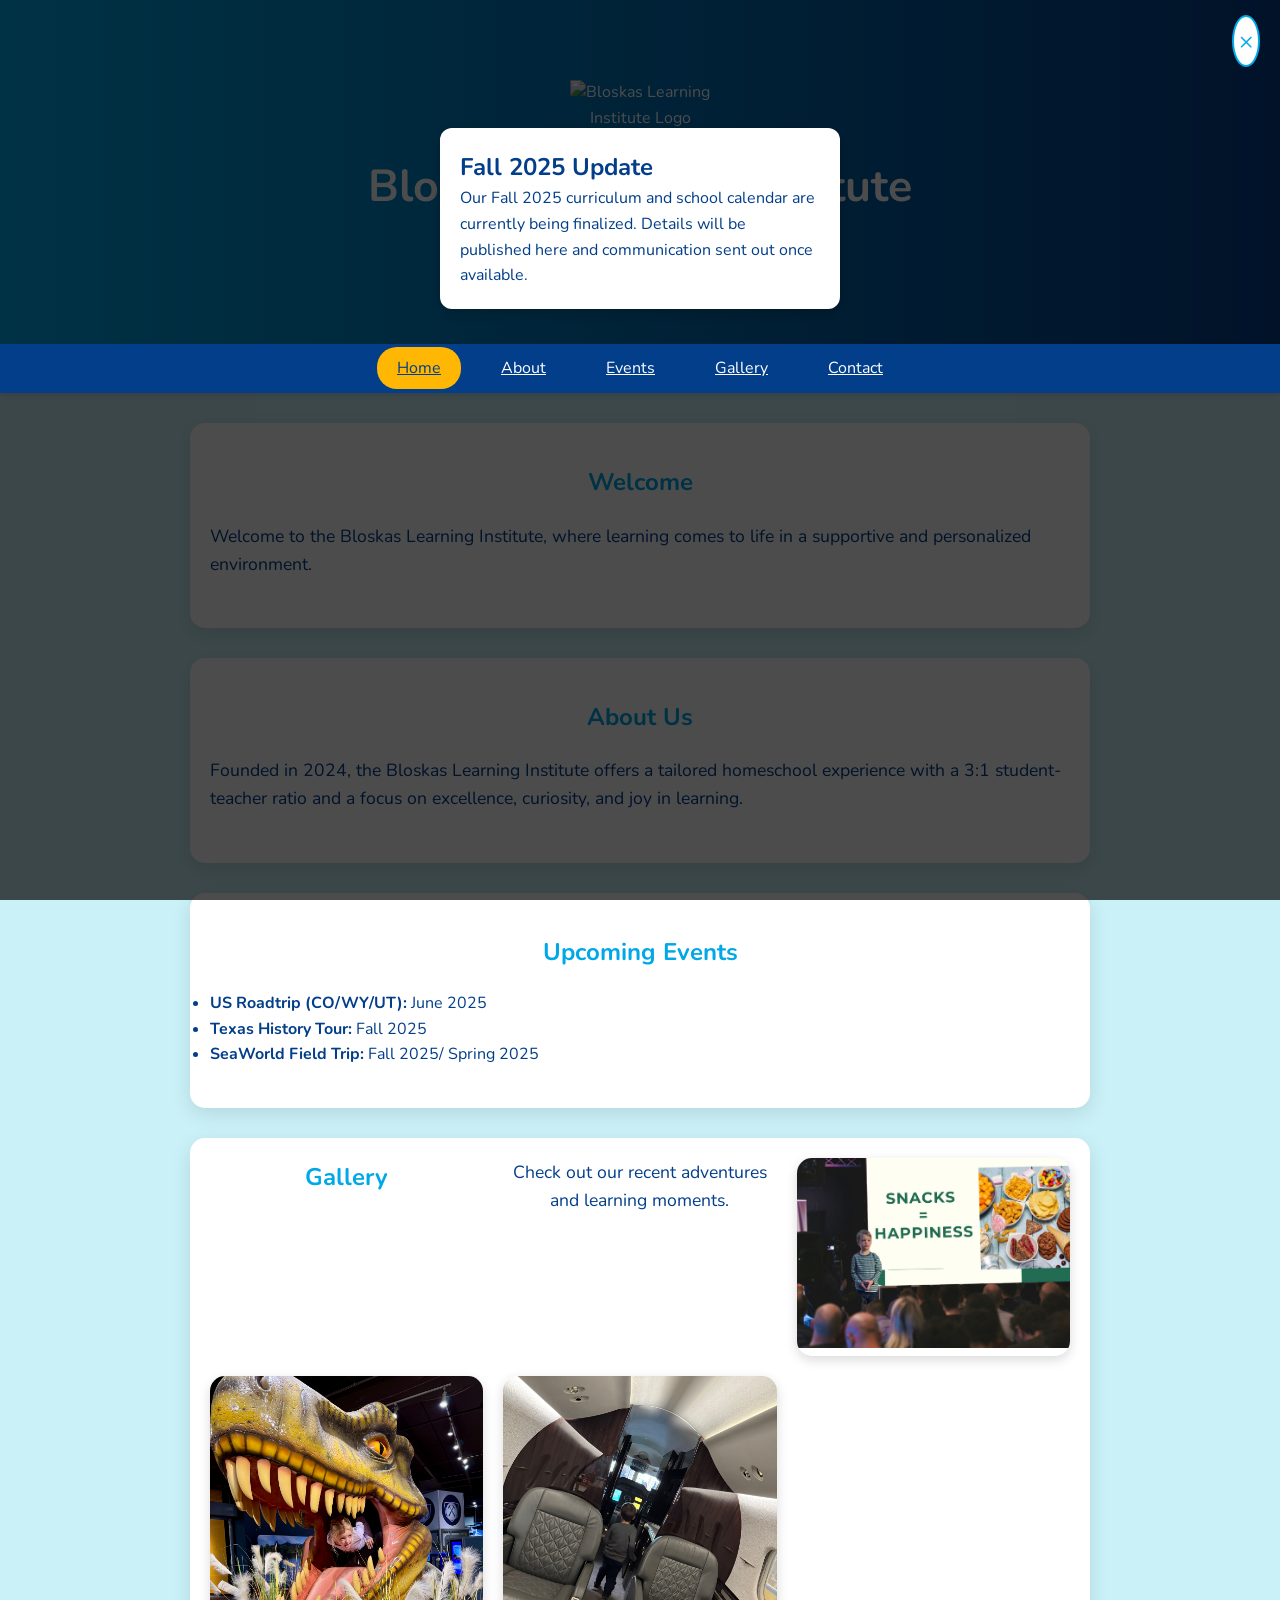
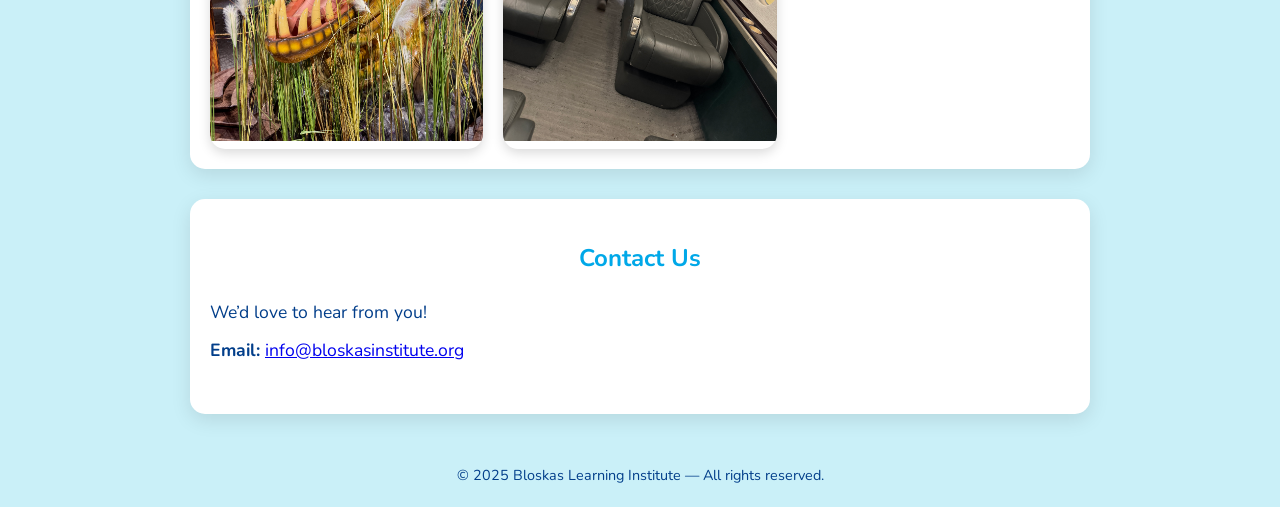
==== commit 56345eb7: "Update index.html" ====
--- a/index.html
+++ b/index.html
@@ -15,7 +15,7 @@
     <div class="popup-content">
       <span class="close-btn" onclick="closePopup()">&times;</span>
       <h2>Fall 2025 Update</h2>
-      <p>Our Fall 2025 curriculum and school calendar are currently being finalized. Details will be published here once available.</p>
+      <p>Our Fall 2025 curriculum and school calendar are currently being finalized. Details will be published here and communication sent out once available.</p>
     </div>
   </div>
 
@@ -53,14 +53,15 @@
     <section id="events" class="animate">
       <h2>Upcoming Events</h2>
       <ul>
-        <li><strong>Texas History Tour:</strong> April 2025</li>
-        <li><strong>SeaWorld Field Trip:</strong> May 2025</li>
+        <li><strong>US Roadtrip (CO/WY/UT):</strong> June 2025</li>
+        <li><strong>Texas History Tour:</strong> Fall 2025</li>
+        <li><strong>SeaWorld Field Trip:</strong> Fall 2025/ Spring 2025</li>
       </ul>
     </section>
 
     <section id="gallery" class="animate">
       <h2>Gallery</h2>
-      <p>Peek into our recent adventures and learning moments.</p>
+      <p>Check out our recent adventures and learning moments.</p>
 
       <figure>
         <img src="IMG_7750.jpeg" alt="Noah presenting his presentation on the importance of snacks" />
@@ -74,7 +75,7 @@
 
       <figure>
         <img src="IMG_7571.jpeg" alt="Students with school transportation" />
-        <figcaption>Checking out our school-provided field trip bus.</figcaption>
+        <figcaption>Checking out our school-provided field trip plane.</figcaption>
       </figure>
     </section>
 
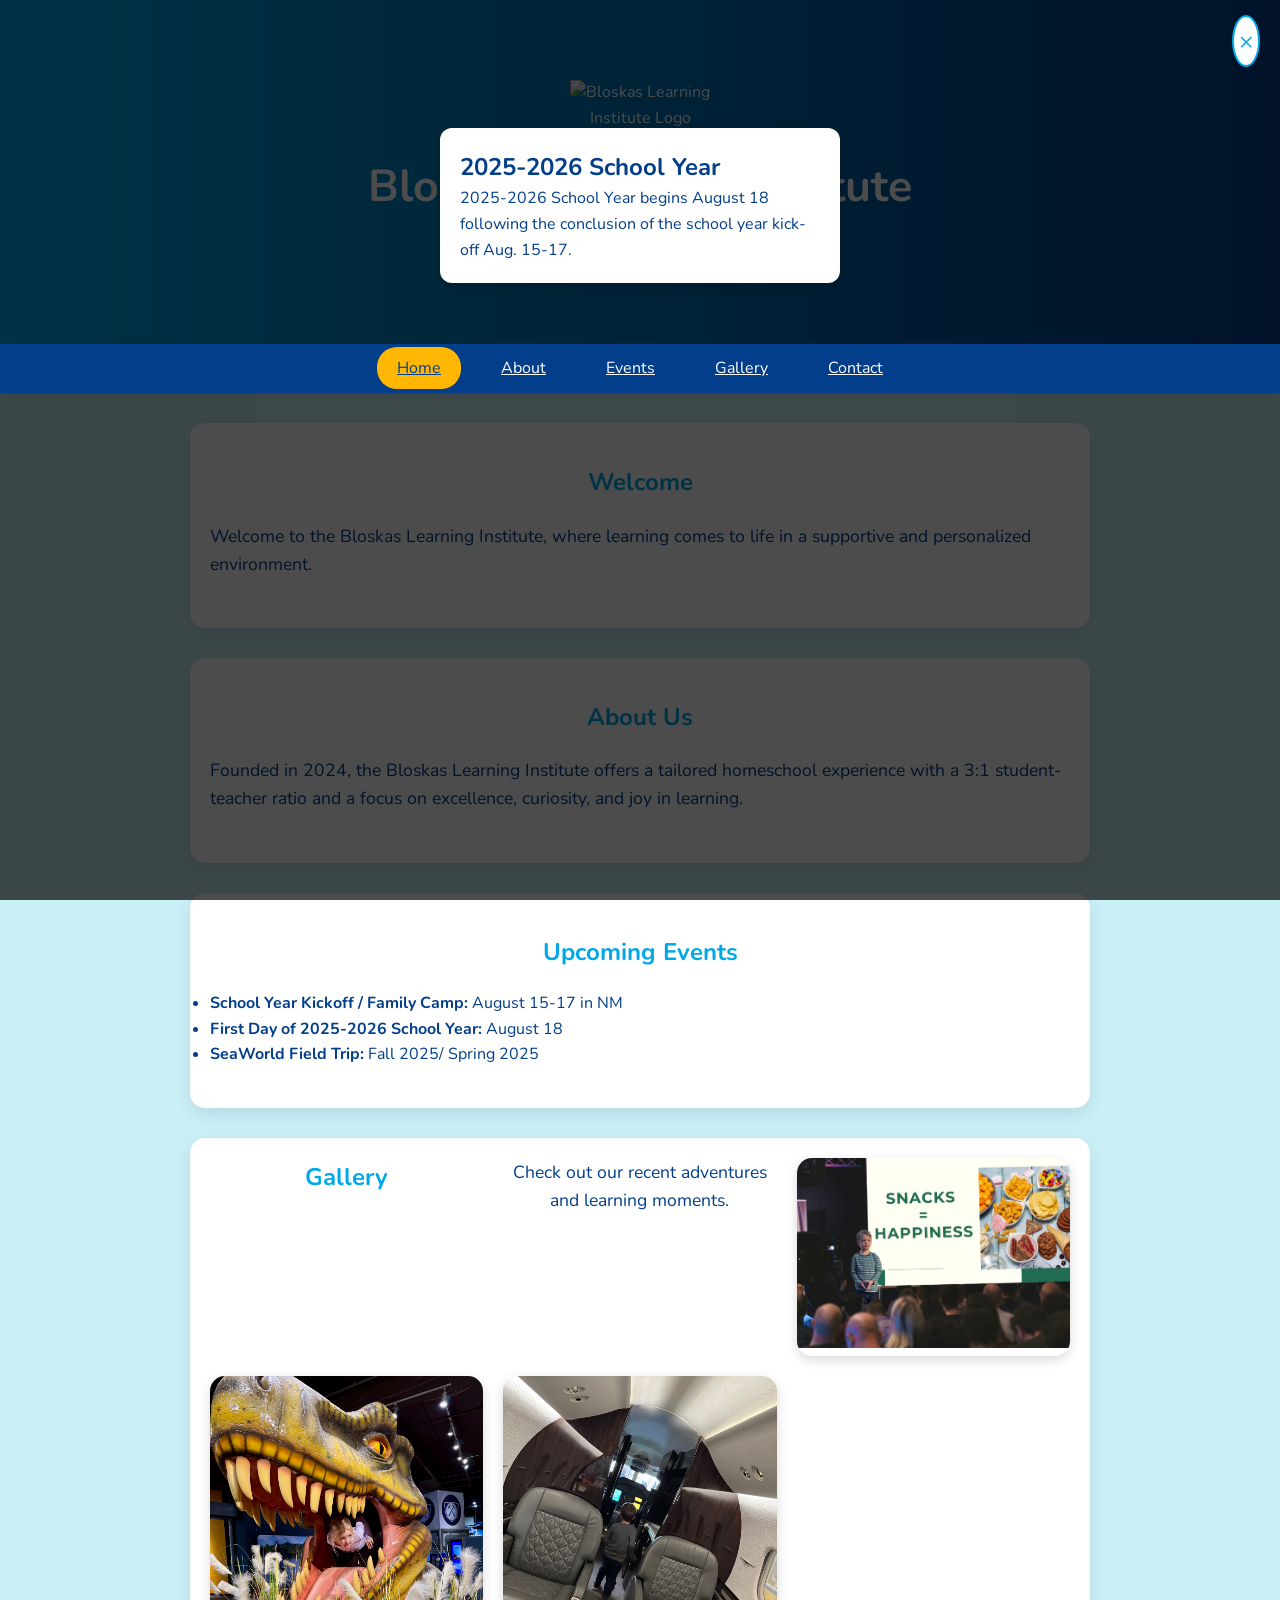
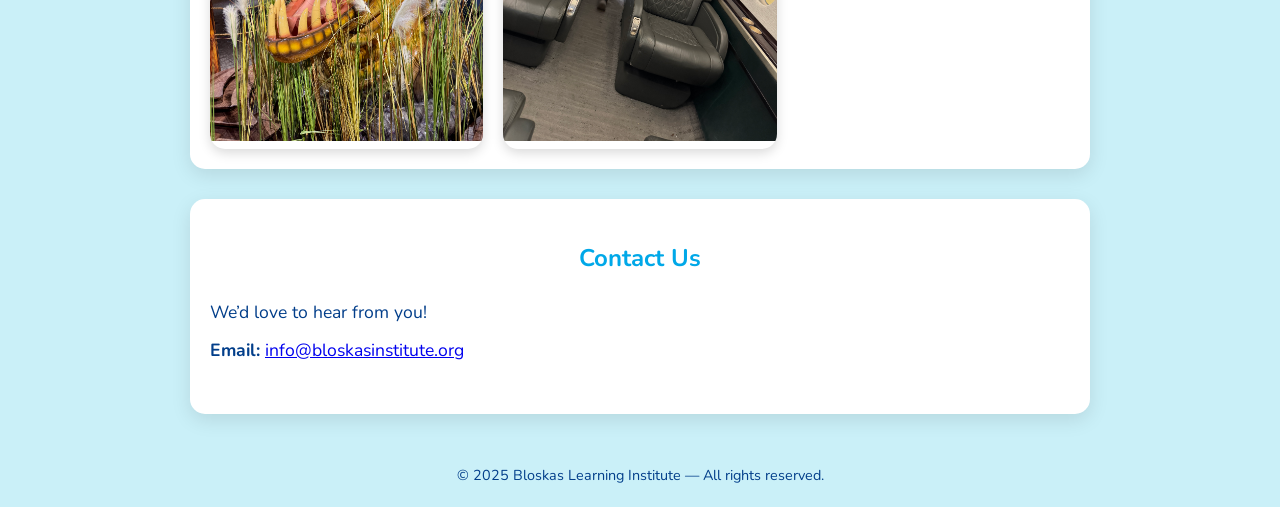
==== commit 2fb425f4: "Update index.html" ====
--- a/index.html
+++ b/index.html
@@ -14,8 +14,8 @@
   <div id="popup" class="popup">
     <div class="popup-content">
       <span class="close-btn" onclick="closePopup()">&times;</span>
-      <h2>Fall 2025 Update</h2>
-      <p>Our Fall 2025 curriculum and school calendar are currently being finalized. Details will be published here and communication sent out once available.</p>
+      <h2>2025-2026 School Year</h2>
+      <p>2025-2026 School Year begins August 18 following the conclusion of the school year kick-off Aug. 15-17.</p>
     </div>
   </div>
 
@@ -53,8 +53,8 @@
     <section id="events" class="animate">
       <h2>Upcoming Events</h2>
       <ul>
-        <li><strong>US Roadtrip (CO/WY/UT):</strong> June 2025</li>
-        <li><strong>Texas History Tour:</strong> Fall 2025</li>
+        <li><strong>School Year Kickoff / Family Camp:</strong> August 15-17 in NM</li>
+        <li><strong>First Day of 2025-2026 School Year:</strong> August 18</li>
         <li><strong>SeaWorld Field Trip:</strong> Fall 2025/ Spring 2025</li>
       </ul>
     </section>
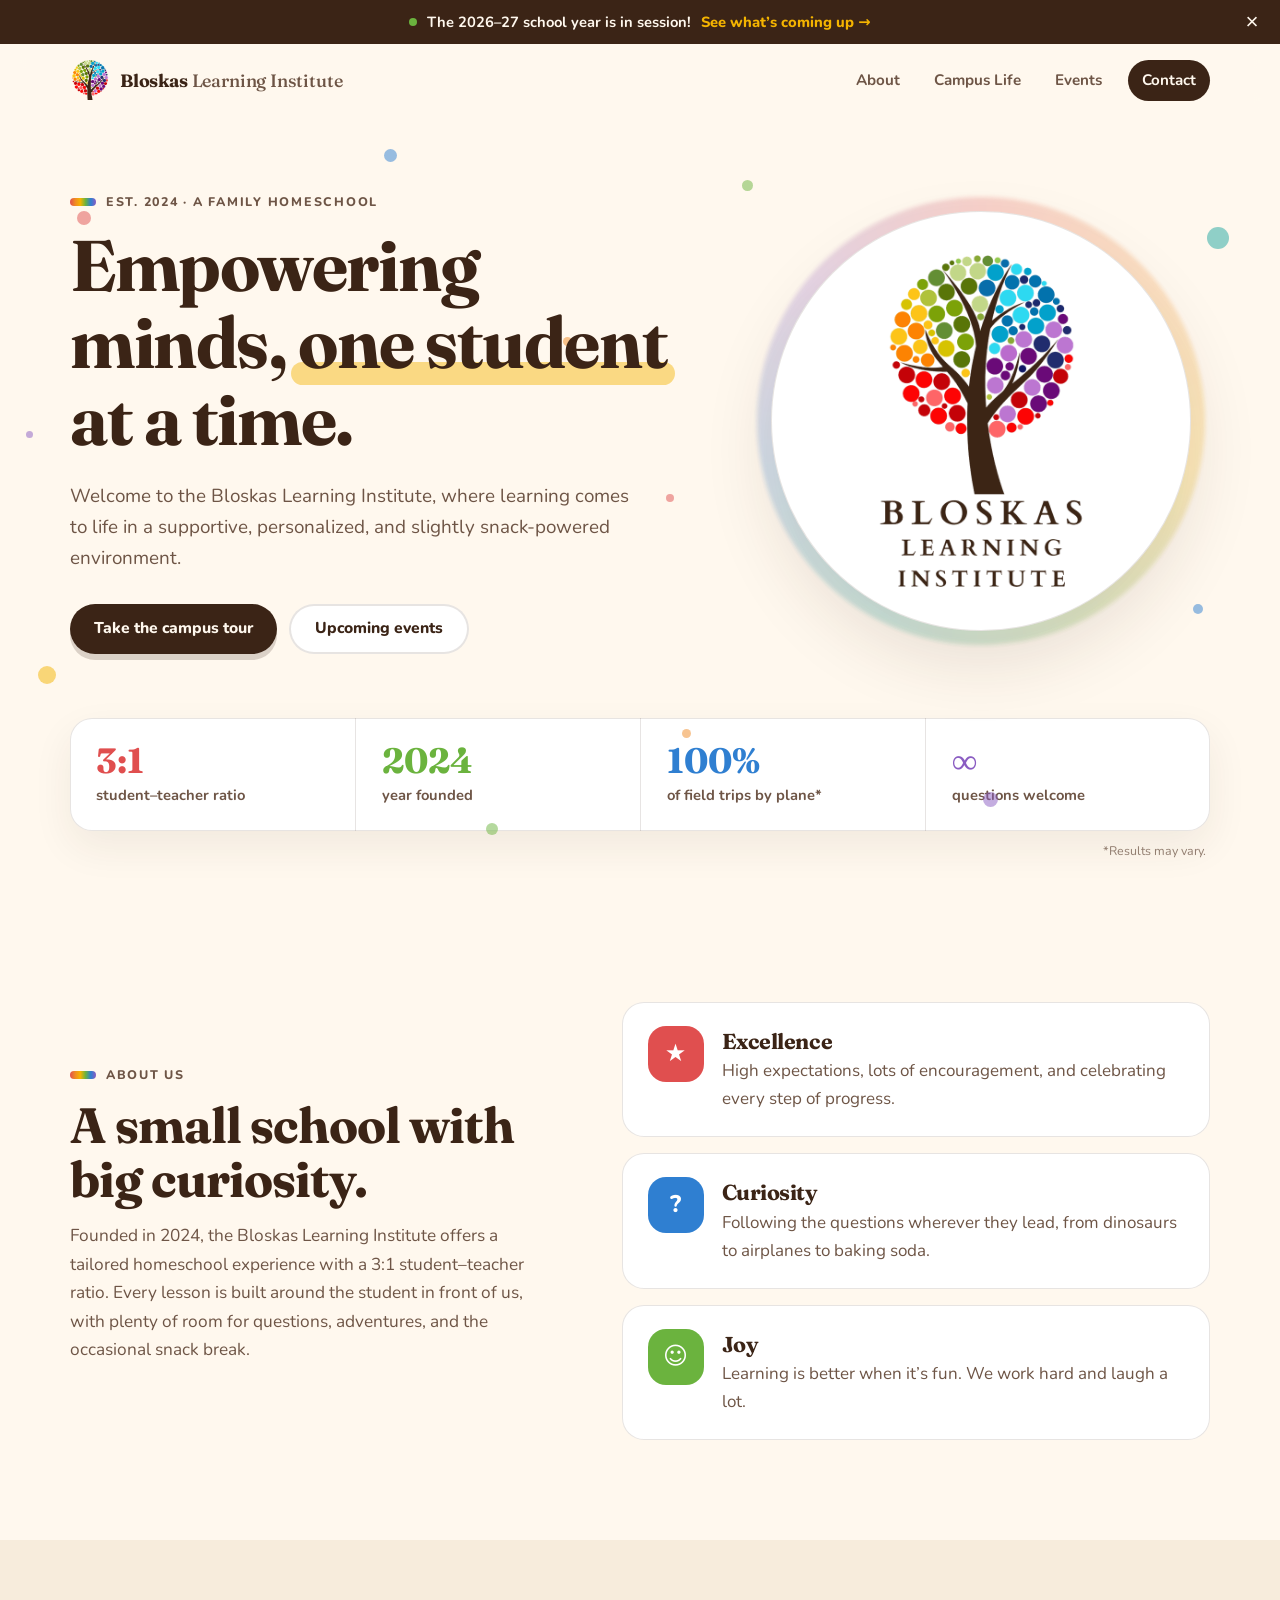
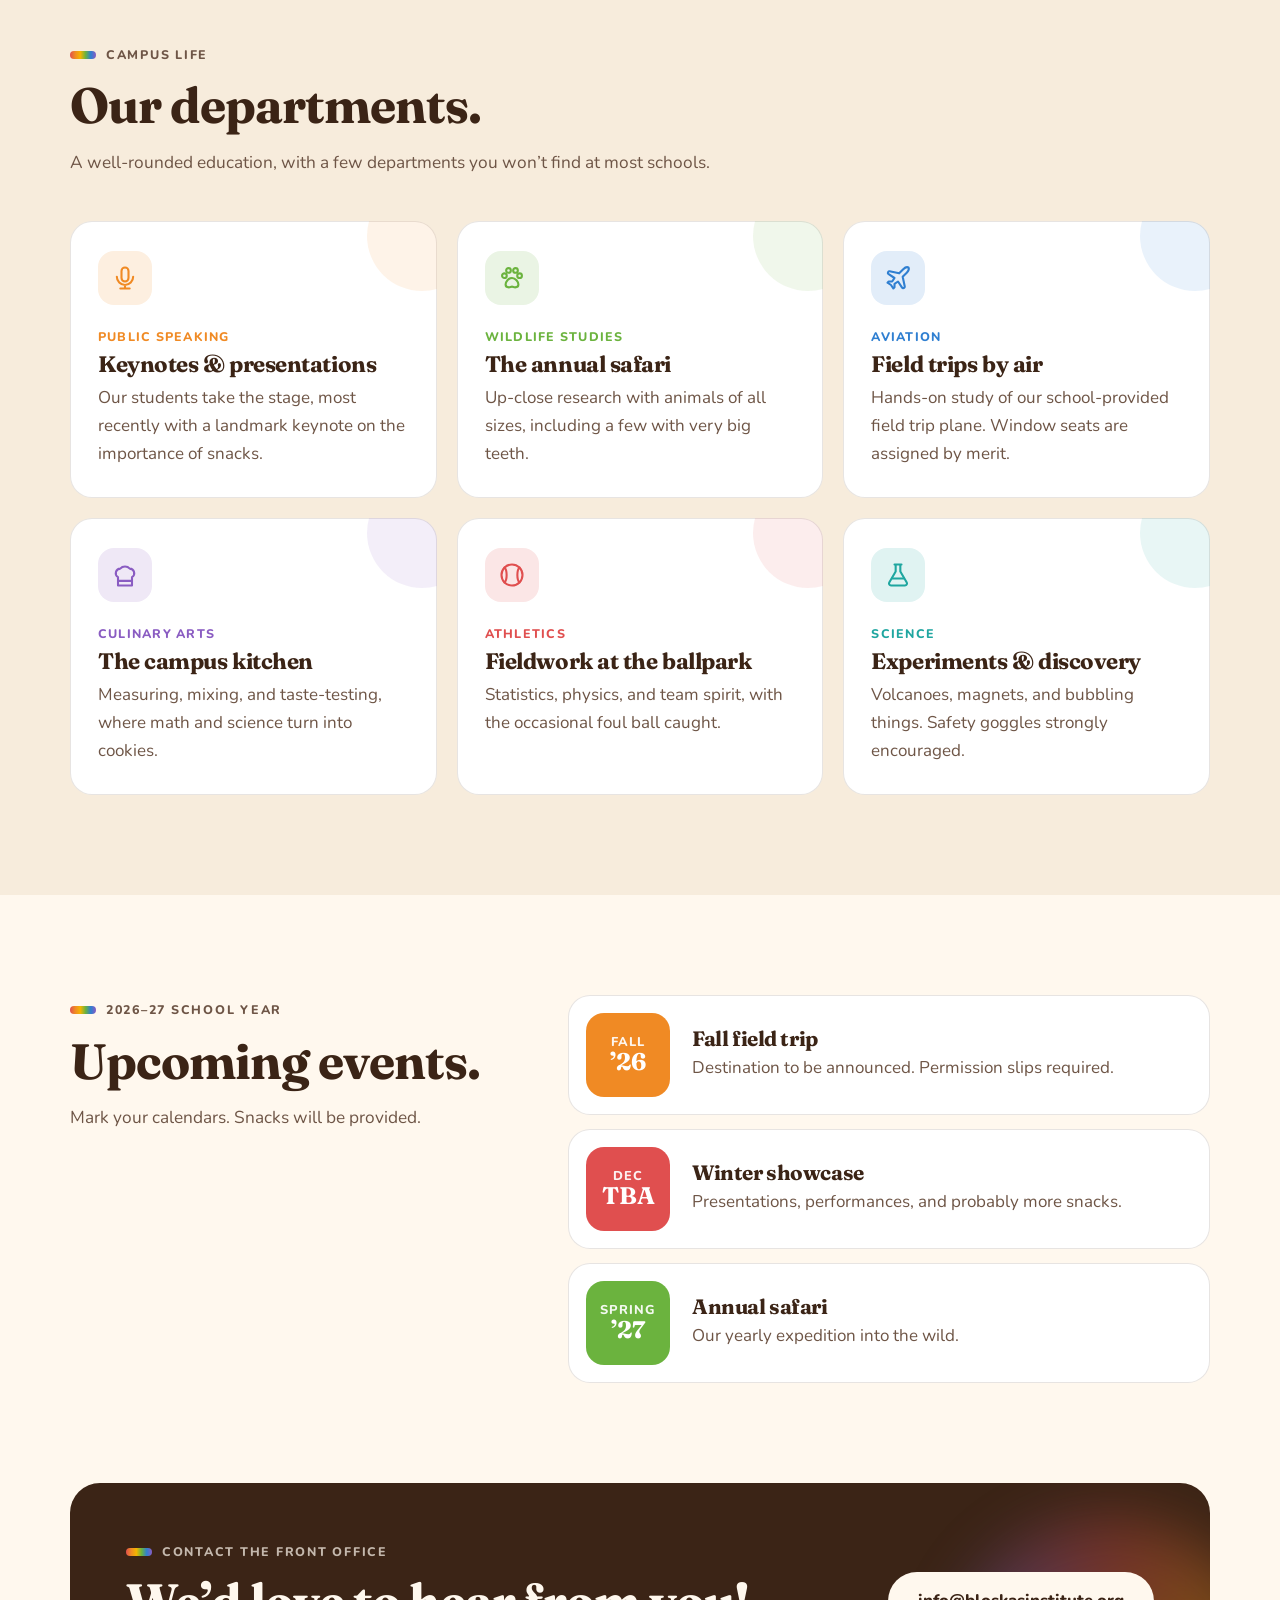
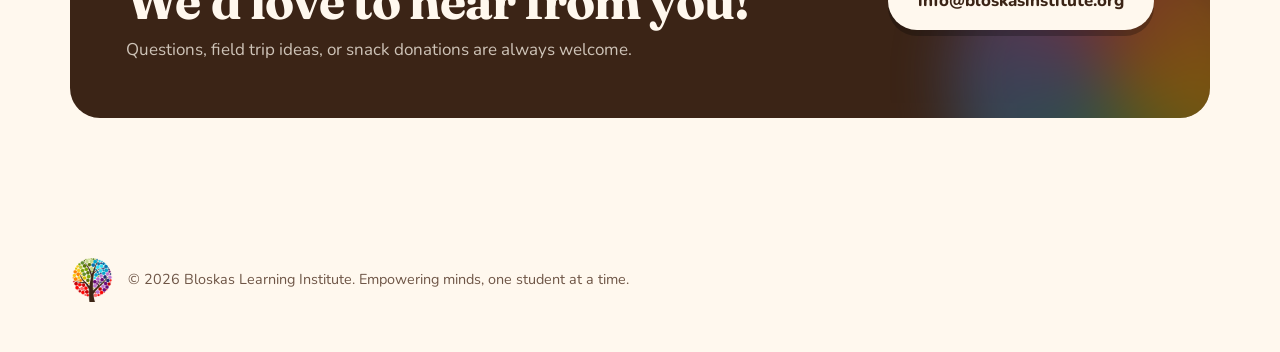
==== commit f708f73b: "Redesign site: clean layout, departments, events, faster load - New warm cream design with colors pu" ====
--- a/index.html
+++ b/index.html
@@ -1,126 +1,231 @@
 <!DOCTYPE html>
 <html lang="en">
 <head>
-  <meta charset="UTF-8" />
-  <meta name="viewport" content="width=device-width, initial-scale=1.0"/>
-  <title>Bloskas Learning Institute</title>
-  <link rel="stylesheet" href="style.css" />
-  <link rel="icon" href="logo.jpg" type="image/jpeg" />
-  <link href="https://fonts.googleapis.com/css2?family=Nunito:wght@300;400;600;700&display=swap" rel="stylesheet" />
+  <meta charset="UTF-8">
+  <meta name="viewport" content="width=device-width, initial-scale=1">
+  <title>Bloskas Learning Institute | Empowering minds, one student at a time</title>
+  <meta name="description" content="The Bloskas Learning Institute is a family homeschool founded in 2024, with a 3:1 student–teacher ratio and a focus on excellence, curiosity, and joy in learning.">
+  <meta name="theme-color" content="#fff8ee">
+  <link rel="canonical" href="https://bloskasinstitute.org/">
+
+  <meta property="og:type" content="website">
+  <meta property="og:url" content="https://bloskasinstitute.org/">
+  <meta property="og:title" content="Bloskas Learning Institute">
+  <meta property="og:description" content="Empowering minds, one student at a time.">
+  <meta property="og:image" content="https://bloskasinstitute.org/images/og-image.jpg">
+  <meta name="twitter:card" content="summary_large_image">
+
+  <link rel="icon" href="images/tree-mark.png" type="image/png">
+  <link rel="apple-touch-icon" href="apple-touch-icon.png">
+
+  <link rel="preconnect" href="https://fonts.googleapis.com">
+  <link rel="preconnect" href="https://fonts.gstatic.com" crossorigin>
+  <link href="https://fonts.googleapis.com/css2?family=Fraunces:opsz,wght@9..144,500;9..144,700&family=Nunito:wght@400;600;700;800&display=swap" rel="stylesheet">
+  <link rel="stylesheet" href="style.css">
+  <script>document.documentElement.classList.add("js");</script>
 </head>
 
 <body>
-  <!-- Pop-up Notice -->
-  <div id="popup" class="popup">
-    <div class="popup-content">
-      <span class="close-btn" onclick="closePopup()">&times;</span>
-      <h2>2025-2026 School Year</h2>
-      <p>2025-2026 School Year begins August 18 following the conclusion of the school year kick-off Aug. 15-17.</p>
+  <!-- Announcement bar (replaces the old pop-up) -->
+  <div class="announce" id="announce" role="region" aria-label="Announcement">
+    <p><span class="announce-dot" aria-hidden="true"></span><strong>The 2026–27 school year is in session!</strong> <a href="#events">See what’s coming up →</a></p>
+    <button class="announce-close" id="announce-close" aria-label="Dismiss announcement">×</button>
+  </div>
+
+  <header class="site-header" id="site-header">
+    <div class="wrap header-inner">
+      <a class="brand" href="#top" aria-label="Bloskas Learning Institute home">
+        <img src="images/tree-mark.png" alt="" width="40" height="40">
+        <span>Bloskas <em>Learning Institute</em></span>
+      </a>
+
+      <button class="menu-toggle" id="menu-toggle" aria-expanded="false" aria-controls="site-nav">
+        <span class="sr-only">Menu</span>
+        <span class="bars" aria-hidden="true"></span>
+      </button>
+
+      <nav id="site-nav" aria-label="Main">
+        <a href="#about">About</a>
+        <a href="#campus">Campus Life</a>
+        <a href="#events">Events</a>
+        <a href="#contact" class="nav-cta">Contact</a>
+      </nav>
     </div>
-  </div>
-
-  <!-- Header -->
-  <header>
-    <img src="GMP_U2F2ZUdNQVgwMQ==.gif" alt="Bloskas Learning Institute Logo" class="logo" />
-    <h1>Bloskas Learning Institute</h1>
-    <p>Empowering minds, one student at a time</p>
   </header>
 
-  <!-- Navigation -->
-  <nav>
-    <button class="hamburger" onclick="toggleMenu()">☰</button>
-    <ul>
-      <li><a href="#home" class="active">Home</a></li>
-      <li><a href="#about">About</a></li>
-      <li><a href="#events">Events</a></li>
-      <li><a href="#gallery">Gallery</a></li>
-      <li><a href="#contact">Contact</a></li>
-    </ul>
-  </nav>
-
-  <!-- Main Content -->
-  <main>
-    <section id="home" class="animate">
-      <h2>Welcome</h2>
-      <p>Welcome to the Bloskas Learning Institute, where learning comes to life in a supportive and personalized environment.</p>
-    </section>
-
-    <section id="about" class="animate">
-      <h2>About Us</h2>
-      <p>Founded in 2024, the Bloskas Learning Institute offers a tailored homeschool experience with a 3:1 student-teacher ratio and a focus on excellence, curiosity, and joy in learning.</p>
-    </section>
-
-    <section id="events" class="animate">
-      <h2>Upcoming Events</h2>
-      <ul>
-        <li><strong>School Year Kickoff / Family Camp:</strong> August 15-17 in NM</li>
-        <li><strong>First Day of 2025-2026 School Year:</strong> August 18</li>
-        <li><strong>SeaWorld Field Trip:</strong> Fall 2025/ Spring 2025</li>
-      </ul>
-    </section>
-
-    <section id="gallery" class="animate">
-      <h2>Gallery</h2>
-      <p>Check out our recent adventures and learning moments.</p>
-
-      <figure>
-        <img src="IMG_7750.jpeg" alt="Noah presenting his presentation on the importance of snacks" />
-        <figcaption>Noah presenting his talk on the importance of snacks.</figcaption>
-      </figure>
-
-      <figure>
-        <img src="IMG_7680.jpeg" alt="Annual Safari & interactions with animals" />
-        <figcaption>Exploring the wild at our Annual Safari!</figcaption>
-      </figure>
-
-      <figure>
-        <img src="IMG_7571.jpeg" alt="Students with school transportation" />
-        <figcaption>Checking out our school-provided field trip plane.</figcaption>
-      </figure>
-    </section>
-
-    <section id="contact" class="animate">
-      <h2>Contact Us</h2>
-      <p>We’d love to hear from you!</p>
-      <p><strong>Email:</strong> <a href="mailto:info@bloskasinstitute.org">info@bloskasinstitute.org</a></p>
+  <main id="top">
+    <!-- ========== HERO ========== -->
+    <section class="hero">
+      <div class="dots" aria-hidden="true">
+        <i></i><i></i><i></i><i></i><i></i><i></i><i></i><i></i><i></i><i></i><i></i><i></i>
+      </div>
+
+      <div class="wrap hero-inner">
+        <div class="hero-copy">
+          <p class="kicker">Est. 2024 · A family homeschool</p>
+          <h1>Empowering minds, <span class="scribble">one student</span> at a time.</h1>
+          <p class="lede">Welcome to the Bloskas Learning Institute, where learning comes to life in a supportive, personalized, and slightly snack-powered environment.</p>
+          <div class="hero-actions">
+            <a class="btn btn-primary" href="#campus">Take the campus tour</a>
+            <a class="btn btn-ghost" href="#events">Upcoming events</a>
+          </div>
+        </div>
+
+        <div class="hero-art">
+          <div class="logo-card">
+            <img src="images/logo.png" alt="Bloskas Learning Institute logo: a tree with rainbow-colored leaves" width="720" height="720">
+          </div>
+        </div>
+      </div>
+
+      <div class="wrap">
+        <ul class="facts">
+          <li><strong>3:1</strong><span>student–teacher ratio</span></li>
+          <li><strong>2024</strong><span>year founded</span></li>
+          <li><strong>100%</strong><span>of field trips by plane*</span></li>
+          <li><strong>∞</strong><span>questions welcome</span></li>
+        </ul>
+        <p class="fineprint">*Results may vary.</p>
+      </div>
+    </section>
+
+    <!-- ========== ABOUT ========== -->
+    <section class="section about" id="about">
+      <div class="wrap about-grid">
+        <div class="reveal">
+          <p class="kicker">About us</p>
+          <h2>A small school with big curiosity.</h2>
+          <p>Founded in 2024, the Bloskas Learning Institute offers a tailored homeschool experience with a 3:1 student–teacher ratio. Every lesson is built around the student in front of us, with plenty of room for questions, adventures, and the occasional snack break.</p>
+        </div>
+
+        <div class="values">
+          <article class="value reveal" style="--c: var(--red)">
+            <span class="value-icon" aria-hidden="true">★</span>
+            <h3>Excellence</h3>
+            <p>High expectations, lots of encouragement, and celebrating every step of progress.</p>
+          </article>
+          <article class="value reveal" style="--c: var(--blue)">
+            <span class="value-icon" aria-hidden="true">?</span>
+            <h3>Curiosity</h3>
+            <p>Following the questions wherever they lead, from dinosaurs to airplanes to baking soda.</p>
+          </article>
+          <article class="value reveal" style="--c: var(--green)">
+            <span class="value-icon" aria-hidden="true">☺</span>
+            <h3>Joy</h3>
+            <p>Learning is better when it’s fun. We work hard and laugh a lot.</p>
+          </article>
+        </div>
+      </div>
+    </section>
+
+    <!-- ========== CAMPUS LIFE ========== -->
+    <section class="section campus" id="campus">
+      <div class="wrap">
+        <div class="section-head reveal">
+          <p class="kicker">Campus life</p>
+          <h2>Our departments.</h2>
+          <p>A well-rounded education, with a few departments you won’t find at most schools.</p>
+        </div>
+
+        <div class="dept-grid">
+          <article class="dept reveal" style="--c: var(--orange)">
+            <span class="dept-icon" aria-hidden="true"><svg viewBox="0 0 24 24" fill="none" stroke="currentColor" stroke-width="1.8" stroke-linecap="round" stroke-linejoin="round"><path d="M12 3a3 3 0 0 0-3 3v6a3 3 0 0 0 6 0V6a3 3 0 0 0-3-3z"/><path d="M19 11a7 7 0 0 1-14 0M12 18v3M8 21h8"/></svg></span>
+            <p class="tag">Public Speaking</p>
+            <h3>Keynotes & presentations</h3>
+            <p>Our students take the stage, most recently with a landmark keynote on the importance of snacks.</p>
+          </article>
+          <article class="dept reveal" style="--c: var(--green)">
+            <span class="dept-icon" aria-hidden="true"><svg viewBox="0 0 24 24" fill="none" stroke="currentColor" stroke-width="1.8" stroke-linecap="round" stroke-linejoin="round"><circle cx="5.5" cy="10" r="2"/><circle cx="9" cy="5.5" r="2"/><circle cx="15" cy="5.5" r="2"/><circle cx="18.5" cy="10" r="2"/><path d="M12 12c-3 0-5.5 3.3-5.5 5.6 0 1.6 1.3 2.4 2.8 2.4 1.1 0 1.8-.6 2.7-.6s1.6.6 2.7.6c1.5 0 2.8-.8 2.8-2.4C17.5 15.3 15 12 12 12z"/></svg></span>
+            <p class="tag">Wildlife Studies</p>
+            <h3>The annual safari</h3>
+            <p>Up-close research with animals of all sizes, including a few with very big teeth.</p>
+          </article>
+          <article class="dept reveal" style="--c: var(--blue)">
+            <span class="dept-icon" aria-hidden="true"><svg viewBox="0 0 24 24" fill="none" stroke="currentColor" stroke-width="1.8" stroke-linecap="round" stroke-linejoin="round"><path d="M17.8 19.2 16 11l3.5-3.5C21 6 21.5 4 21 3c-1-.5-3 0-4.5 1.5L13 8 4.8 6.2c-.5-.1-.9.1-1.1.5l-.3.5c-.2.5-.1 1 .3 1.3L9 12l-2 3H4l-1 1 3 2 2 3 1-1v-3l3-2 3.5 5.3c.3.4.8.5 1.3.3l.5-.2c.4-.3.6-.7.5-1.2z"/></svg></span>
+            <p class="tag">Aviation</p>
+            <h3>Field trips by air</h3>
+            <p>Hands-on study of our school-provided field trip plane. Window seats are assigned by merit.</p>
+          </article>
+          <article class="dept reveal" style="--c: var(--purple)">
+            <span class="dept-icon" aria-hidden="true"><svg viewBox="0 0 24 24" fill="none" stroke="currentColor" stroke-width="1.8" stroke-linecap="round" stroke-linejoin="round"><path d="M6 13.9A4 4 0 0 1 7.9 6.5a5.5 5.5 0 0 1 8.2 0A4 4 0 0 1 18 13.9V21H6z"/><path d="M6 17h12"/></svg></span>
+            <p class="tag">Culinary Arts</p>
+            <h3>The campus kitchen</h3>
+            <p>Measuring, mixing, and taste-testing, where math and science turn into cookies.</p>
+          </article>
+          <article class="dept reveal" style="--c: var(--red)">
+            <span class="dept-icon" aria-hidden="true"><svg viewBox="0 0 24 24" fill="none" stroke="currentColor" stroke-width="1.8" stroke-linecap="round" stroke-linejoin="round"><circle cx="12" cy="12" r="9"/><path d="M5.6 5.6c2.4 2.4 2.4 10.4 0 12.8M18.4 5.6c-2.4 2.4-2.4 10.4 0 12.8"/></svg></span>
+            <p class="tag">Athletics</p>
+            <h3>Fieldwork at the ballpark</h3>
+            <p>Statistics, physics, and team spirit, with the occasional foul ball caught.</p>
+          </article>
+          <article class="dept reveal" style="--c: var(--teal)">
+            <span class="dept-icon" aria-hidden="true"><svg viewBox="0 0 24 24" fill="none" stroke="currentColor" stroke-width="1.8" stroke-linecap="round" stroke-linejoin="round"><path d="M9 3h6M10 3v6L4.5 18.5A1.7 1.7 0 0 0 6 21h12a1.7 1.7 0 0 0 1.5-2.5L14 9V3"/><path d="M7 15h10"/></svg></span>
+            <p class="tag">Science</p>
+            <h3>Experiments & discovery</h3>
+            <p>Volcanoes, magnets, and bubbling things. Safety goggles strongly encouraged.</p>
+          </article>
+        </div>
+      </div>
+    </section>
+
+    <!-- ========== EVENTS ========== -->
+    <section class="section events" id="events">
+      <div class="wrap events-grid">
+        <div class="reveal">
+          <p class="kicker">2026–27 school year</p>
+          <h2>Upcoming events.</h2>
+          <p>Mark your calendars. Snacks will be provided.</p>
+        </div>
+
+        <ol class="event-list">
+          <!-- To add an event, copy one <li> block and change the month, day, title and details. -->
+          <li class="event reveal" style="--c: var(--orange)">
+            <div class="date"><span>Fall</span><strong>’26</strong></div>
+            <div>
+              <h3>Fall field trip</h3>
+              <p>Destination to be announced. Permission slips required.</p>
+            </div>
+          </li>
+          <li class="event reveal" style="--c: var(--red)">
+            <div class="date"><span>Dec</span><strong>TBA</strong></div>
+            <div>
+              <h3>Winter showcase</h3>
+              <p>Presentations, performances, and probably more snacks.</p>
+            </div>
+          </li>
+          <li class="event reveal" style="--c: var(--green)">
+            <div class="date"><span>Spring</span><strong>’27</strong></div>
+            <div>
+              <h3>Annual safari</h3>
+              <p>Our yearly expedition into the wild.</p>
+            </div>
+          </li>
+        </ol>
+      </div>
+    </section>
+
+    <!-- ========== CONTACT ========== -->
+    <section class="section contact" id="contact">
+      <div class="wrap">
+        <div class="contact-card reveal">
+          <div>
+            <p class="kicker">Contact the front office</p>
+            <h2>We’d love to hear from you!</h2>
+            <p>Questions, field trip ideas, or snack donations are always welcome.</p>
+          </div>
+          <a class="btn btn-primary btn-lg" href="mailto:info@bloskasinstitute.org">info@bloskasinstitute.org</a>
+        </div>
+      </div>
     </section>
   </main>
 
-  <!-- Footer -->
-  <footer>
-    <p>&copy; 2025 Bloskas Learning Institute — All rights reserved.</p>
+  <footer class="site-footer">
+    <div class="wrap footer-inner">
+      <img src="images/tree-mark.png" alt="" width="44" height="44">
+      <p>© <span id="year">2026</span> Bloskas Learning Institute. Empowering minds, one student at a time.</p>
+    </div>
   </footer>
 
-  <!-- JavaScript -->
-  <script>
-    // Pop-up Functionality
-    window.onload = function () {
-      setTimeout(showPopup, 1000);
-    };
-
-    function showPopup() {
-      document.getElementById("popup").style.display = "block";
-    }
-
-    function closePopup() {
-      document.getElementById("popup").style.display = "none";
-    }
-
-    // Scroll Animations
-    document.addEventListener('scroll', () => {
-      document.querySelectorAll('.animate').forEach(el => {
-        const position = el.getBoundingClientRect().top;
-        if (position < window.innerHeight) {
-          el.classList.add('visible');
-        }
-      });
-    });
-
-    // Toggle Mobile Navigation
-    function toggleMenu() {
-      const navMenu = document.querySelector('nav ul');
-      navMenu.classList.toggle('show');
-    }
-  </script>
+  <script src="script.js"></script>
 </body>
-</html>+</html>
--- a/style.css
+++ b/style.css
@@ -1,236 +1,370 @@
-/* Color Palette */
+/* ==========================================================
+   Bloskas Learning Institute
+   Colors are pulled from the leaves of the logo tree.
+   ========================================================== */
+
 :root {
-    --primary-color: #00A8E8;       /* Sky Blue */
-    --secondary-color: #023E8A;     /* Deep Navy */
-    --accent-color: #CAF0F8;        /* Light Aqua */
-    --highlight-color: #FFB703;     /* Golden Yellow */
-    --white: #FFFFFF;
-}
-
-/* Import Font */
-@import url('https://fonts.googleapis.com/css2?family=Nunito:wght@300;400;600;700&display=swap');
-
-/* Reset & Base Styles */
-* {
-    box-sizing: border-box;
-    margin: 0;
-    padding: 0;
-}
-
+  --cream: #fff8ee;
+  --cream-deep: #f7ecdc;
+  --paper: #ffffff;
+  --ink: #3b2416;          /* the brown of the logo lettering */
+  --ink-soft: #6e5546;
+  --line: rgba(59, 36, 22, 0.12);
+
+  --red: #e04f4f;
+  --orange: #f08a24;
+  --yellow: #f4b400;
+  --green: #6bb33e;
+  --teal: #1fa6a0;
+  --blue: #2f7fd1;
+  --purple: #8a5cc2;
+
+  --serif: "Fraunces", Georgia, serif;
+  --sans: "Nunito", ui-rounded, system-ui, -apple-system, "Segoe UI", sans-serif;
+  --wrap: 1140px;
+  --radius: 22px;
+}
+
+/* ---------- Base ---------- */
+* { box-sizing: border-box; }
+html { scroll-behavior: smooth; scroll-padding-top: 84px; }
 body {
-    font-family: 'Nunito', sans-serif;
-    background-color: var(--accent-color);
-    color: var(--secondary-color);
-    line-height: 1.6;
-}
-
-/* Header */
-header {
-    background: linear-gradient(to right, var(--primary-color), var(--secondary-color));
-    color: var(--white);
-    text-align: center;
-    padding: 80px 20px;
-}
-
-header .logo {
-    max-width: 140px;
-    margin-bottom: 20px;
-}
-
-header h1 {
-    font-size: 2.8rem;
-    margin-bottom: 10px;
-}
-
-header p {
-    font-size: 1.2rem;
-    font-weight: 300;
-}
-
-/* Navigation */
-nav {
-    position: sticky;
-    top: 0;
-    background: var(--secondary-color);
-    box-shadow: 0 2px 5px rgba(0, 0, 0, 0.1);
-    z-index: 1000;
-}
-
-nav ul {
-    list-style: none;
-    display: flex;
-    justify-content: center;
-    padding: 12px;
-}
-
-nav ul li {
-    margin: 0 10px;
-}
-
-nav ul li a {
-    color: var(--white);
-    padding: 10px 20px;
-    border-radius: 20px;
-    transition: all 0.3s ease;
-}
-
-nav ul li a:hover, nav ul li a.active {
-    background-color: var(--highlight-color);
-    color: var(--secondary-color);
-}
-
-/* Hamburger (Mobile) */
-nav .hamburger {
-    display: none;
-    cursor: pointer;
-    font-size: 1.5rem;
-    color: var(--highlight-color);
-    position: absolute;
-    top: 10px;
-    right: 20px;
-    border: 2px solid var(--highlight-color);
-    border-radius: 5px;
-    padding: 10px;
-}
-
-@media (max-width: 768px) {
-    nav ul {
-        display: none;
-        flex-direction: column;
-        background: var(--secondary-color);
-        width: 100%;
-        position: absolute;
-        top: 50px;
-        right: 0;
-        z-index: 1000;
-    }
-
-    nav ul.show {
-        display: flex;
-    }
-
-    nav ul li {
-        margin: 10px 0;
-        text-align: center;
-    }
-
-    nav .hamburger {
-        display: block;
-    }
-}
-
-/* Sections */
-section {
-    padding: 40px 20px;
-    margin: 30px auto;
-    background: var(--white);
-    border-radius: 15px;
-    box-shadow: 0 6px 20px rgba(0, 0, 0, 0.1);
-    max-width: 900px;
-}
-
-section h2 {
-    text-align: center;
-    color: var(--primary-color);
-    margin-bottom: 20px;
-}
-
-section p {
-    font-size: 1.1rem;
-    margin-bottom: 10px;
-}
-
-/* Gallery */
-#gallery {
-    display: grid;
-    grid-template-columns: repeat(auto-fit, minmax(250px, 1fr));
-    gap: 20px;
-    padding: 20px;
-    justify-items: center;
-    text-align: center;
-}
-
-figure {
-    position: relative;
-    border-radius: 15px;
-    overflow: hidden;
-    box-shadow: 0 4px 12px rgba(0, 0, 0, 0.15);
-    max-width: 300px;
-    width: 100%;
-}
-
-figure img {
-    width: 100%;
-    transition: transform 0.3s ease;
-}
-
-figure:hover img {
-    transform: scale(1.05);
-}
-
-figcaption {
-    position: absolute;
-    bottom: 0;
-    background: rgba(0, 0, 0, 0.7);
-    color: var(--white);
-    padding: 12px;
-    font-size: 0.9rem;
-    width: 100%;
-    opacity: 0;
-    transition: opacity 0.3s ease;
-}
-
-figure:hover figcaption {
-    opacity: 1;
-}
-
-/* Pop-up */
-.popup {
-    display: none;
-    position: fixed;
-    top: 0;
-    left: 0;
-    width: 100%;
-    height: 100%;
-    background-color: rgba(0, 0, 0, 0.7);
-    z-index: 1000;
-    padding-top: 10%;
-}
-
-.popup-content {
-    background: var(--white);
-    color: var(--secondary-color);
-    padding: 20px;
-    max-width: 400px;
-    margin: auto;
-    border-radius: 12px;
-    box-shadow: 0 5px 15px rgba(0,0,0,0.2);
-}
-
-/* Close Button */
-.close-btn {
-    position: absolute;
-    top: 15px;
-    right: 20px;
-    font-size: 1.5rem;
-    color: var(--primary-color);
-    border: 2px solid var(--primary-color);
-    border-radius: 50%;
-    background: var(--white);
-    padding: 5px;
-    cursor: pointer;
-    transition: background-color 0.3s, color 0.3s;
-}
-
-.close-btn:hover {
-    background-color: var(--primary-color);
-    color: var(--white);
-}
+  margin: 0;
+  background: var(--cream);
+  color: var(--ink);
+  font-family: var(--sans);
+  font-size: 17px;
+  line-height: 1.65;
+  -webkit-font-smoothing: antialiased;
+  overflow-x: hidden;
+}
+img { max-width: 100%; display: block; }
+a { color: inherit; }
+h1, h2, h3, p { margin-top: 0; }
+a:focus-visible, button:focus-visible { outline: 3px solid var(--blue); outline-offset: 3px; border-radius: 8px; }
+::selection { background: var(--yellow); color: var(--ink); }
+
+.wrap { width: min(calc(100% - 40px), var(--wrap)); margin-inline: auto; }
+.sr-only { position: absolute; width: 1px; height: 1px; overflow: hidden; clip: rect(0 0 0 0); white-space: nowrap; }
+
+h1, h2, h3 { font-family: var(--serif); font-weight: 700; letter-spacing: -0.02em; line-height: 1.08; }
+h2 { font-size: clamp(2.1rem, 4vw, 3.1rem); margin-bottom: 16px; }
+
+.kicker {
+  margin-bottom: 14px;
+  font-size: 0.78rem; font-weight: 800; letter-spacing: 0.14em; text-transform: uppercase;
+  color: var(--ink-soft);
+  display: inline-flex; align-items: center; gap: 10px;
+}
+.kicker::before {
+  content: ""; width: 26px; height: 8px; border-radius: 99px;
+  background: linear-gradient(90deg, var(--red), var(--orange), var(--yellow), var(--green), var(--blue), var(--purple));
+}
+
+/* ---------- Buttons ---------- */
+.btn {
+  display: inline-flex; align-items: center; justify-content: center;
+  min-height: 50px; padding: 0 24px; border-radius: 999px;
+  font-weight: 800; font-size: 0.98rem; text-decoration: none;
+  transition: transform 0.2s, box-shadow 0.2s, background 0.2s;
+}
+.btn:hover { transform: translateY(-2px); }
+.btn-primary { background: var(--ink); color: var(--cream); box-shadow: 0 6px 0 rgba(59, 36, 22, 0.18); }
+.btn-primary:hover { box-shadow: 0 10px 22px rgba(59, 36, 22, 0.22); }
+.btn-ghost { border: 2px solid var(--line); color: var(--ink); background: var(--paper); }
+.btn-ghost:hover { border-color: rgba(59, 36, 22, 0.35); }
+.btn-lg { min-height: 58px; padding: 0 30px; font-size: 1.05rem; }
+
+/* ---------- Announcement bar ---------- */
+.announce {
+  position: relative;
+  display: flex; justify-content: center; align-items: center;
+  padding: 10px 52px;
+  background: var(--ink); color: var(--cream);
+  font-size: 0.92rem; text-align: center;
+}
+.announce p { margin: 0; }
+.announce a { color: var(--yellow); font-weight: 800; text-decoration: none; margin-left: 6px; }
+.announce a:hover { text-decoration: underline; }
+.announce-dot {
+  display: inline-block; width: 8px; height: 8px; margin-right: 10px; border-radius: 50%;
+  background: var(--green); box-shadow: 0 0 0 0 rgba(107, 179, 62, 0.7);
+  animation: pulse 2s infinite; vertical-align: 1px;
+}
+@keyframes pulse { 70% { box-shadow: 0 0 0 8px rgba(107, 179, 62, 0); } 100% { box-shadow: 0 0 0 0 rgba(107, 179, 62, 0); } }
+.announce-close {
+  position: absolute; right: 12px; top: 50%; transform: translateY(-50%);
+  width: 32px; height: 32px; border: 0; border-radius: 50%;
+  background: transparent; color: var(--cream); font-size: 1.4rem; line-height: 1; cursor: pointer;
+}
+.announce-close:hover { background: rgba(255, 255, 255, 0.12); }
+.announce[hidden] { display: none; }
+
+/* ---------- Header ---------- */
+.site-header {
+  position: sticky; top: 0; z-index: 50;
+  background: rgba(255, 248, 238, 0.85);
+  -webkit-backdrop-filter: blur(12px); backdrop-filter: blur(12px);
+  border-bottom: 1px solid transparent;
+  transition: border-color 0.3s, box-shadow 0.3s;
+}
+.site-header.is-scrolled { border-bottom-color: var(--line); box-shadow: 0 6px 24px rgba(59, 36, 22, 0.06); }
+.header-inner { min-height: 72px; display: flex; align-items: center; justify-content: space-between; gap: 20px; }
+
+.brand { display: flex; align-items: center; gap: 10px; text-decoration: none; }
+.brand span { font-family: var(--serif); font-weight: 700; font-size: 1.12rem; letter-spacing: -0.01em; }
+.brand em { font-style: normal; font-weight: 500; color: var(--ink-soft); }
+
+#site-nav { display: flex; align-items: center; gap: 6px; }
+#site-nav a {
+  padding: 8px 14px; border-radius: 999px;
+  font-weight: 700; font-size: 0.95rem; text-decoration: none; color: var(--ink-soft);
+  transition: background 0.2s, color 0.2s;
+}
+#site-nav a:hover, #site-nav a.is-active { color: var(--ink); background: var(--cream-deep); }
+#site-nav a.nav-cta { margin-left: 6px; background: var(--ink); color: var(--cream); }
+#site-nav a.nav-cta:hover { background: #2a190f; }
+
+.menu-toggle { display: none; }
+
+/* ---------- Hero ---------- */
+.hero { position: relative; padding: 70px 0 40px; overflow: hidden; }
+.hero-inner { position: relative; display: grid; grid-template-columns: 1.15fr 0.85fr; gap: 60px; align-items: center; }
+
+.hero h1 { font-size: clamp(2.7rem, 5.6vw, 4.6rem); margin-bottom: 22px; }
+.scribble { position: relative; white-space: nowrap; }
+.scribble::after {
+  content: ""; position: absolute; left: -2%; right: -2%; bottom: 0.02em; height: 0.32em; z-index: -1;
+  border-radius: 99px; background: rgba(244, 180, 0, 0.45);
+  transform: scaleX(0); transform-origin: left; animation: swipe 0.9s 0.4s cubic-bezier(0.6, 0, 0.3, 1) forwards;
+}
+@keyframes swipe { to { transform: scaleX(1); } }
+.lede { max-width: 560px; margin-bottom: 30px; font-size: 1.18rem; color: var(--ink-soft); }
+.hero-actions { display: flex; flex-wrap: wrap; gap: 12px; }
+
+.hero-art { display: grid; place-items: center; }
+.logo-card {
+  position: relative;
+  width: min(100%, 420px); aspect-ratio: 1;
+  display: grid; place-items: center;
+  padding: 44px;
+  border-radius: 50%;
+  background: var(--paper);
+  box-shadow: 0 30px 70px rgba(59, 36, 22, 0.12), inset 0 0 0 1px var(--line);
+}
+.logo-card::before {   /* rainbow ring */
+  content: ""; position: absolute; inset: -14px; border-radius: 50%; z-index: -1;
+  background: conic-gradient(var(--red), var(--orange), var(--yellow), var(--green), var(--teal), var(--blue), var(--purple), var(--red));
+  opacity: 0.22; filter: blur(2px);
+  animation: spin 30s linear infinite;
+}
+@keyframes spin { to { transform: rotate(1turn); } }
+.logo-card img { width: 100%; height: auto; animation: float 6s ease-in-out infinite; }
+@keyframes float { 50% { transform: translateY(-6px); } }
+
+/* floating leaf dots in the background */
+.dots i {
+  position: absolute; border-radius: 50%; opacity: 0.5;
+  animation: drift 14s ease-in-out infinite;
+}
+.dots i:nth-child(1)  { width: 14px; height: 14px; background: var(--red);    top: 12%; left: 6%; }
+.dots i:nth-child(2)  { width: 9px;  height: 9px;  background: var(--orange); top: 28%; left: 44%; animation-delay: -2s; }
+.dots i:nth-child(3)  { width: 18px; height: 18px; background: var(--yellow); top: 70%; left: 3%; animation-delay: -4s; }
+.dots i:nth-child(4)  { width: 11px; height: 11px; background: var(--green);  top: 8%;  left: 58%; animation-delay: -6s; }
+.dots i:nth-child(5)  { width: 22px; height: 22px; background: var(--teal);   top: 14%; right: 4%; animation-delay: -1s; }
+.dots i:nth-child(6)  { width: 10px; height: 10px; background: var(--blue);   top: 62%; right: 6%; animation-delay: -3s; }
+.dots i:nth-child(7)  { width: 15px; height: 15px; background: var(--purple); top: 86%; right: 22%; animation-delay: -5s; }
+.dots i:nth-child(8)  { width: 8px;  height: 8px;  background: var(--red);    top: 48%; left: 52%; animation-delay: -7s; }
+.dots i:nth-child(9)  { width: 12px; height: 12px; background: var(--green);  top: 90%; left: 38%; animation-delay: -8s; }
+.dots i:nth-child(10) { width: 7px;  height: 7px;  background: var(--purple); top: 40%; left: 2%;  animation-delay: -9s; }
+.dots i:nth-child(11) { width: 13px; height: 13px; background: var(--blue);   top: 4%;  left: 30%; animation-delay: -10s; }
+.dots i:nth-child(12) { width: 9px;  height: 9px;  background: var(--orange); top: 78%; right: 46%; animation-delay: -11s; }
+@keyframes drift { 50% { transform: translate(10px, -16px); } }
+
+.facts {
+  list-style: none; margin: 64px 0 0; padding: 0;
+  display: grid; grid-template-columns: repeat(4, 1fr);
+  background: var(--paper); border-radius: var(--radius);
+  box-shadow: 0 16px 40px rgba(59, 36, 22, 0.07), inset 0 0 0 1px var(--line);
+}
+.facts li { padding: 24px 26px; display: flex; flex-direction: column; gap: 2px; }
+.facts li + li { border-left: 1px solid var(--line); }
+.facts strong { font-family: var(--serif); font-size: 2.2rem; line-height: 1.1; }
+.facts li:nth-child(1) strong { color: var(--red); }
+.facts li:nth-child(2) strong { color: var(--green); }
+.facts li:nth-child(3) strong { color: var(--blue); }
+.facts li:nth-child(4) strong { color: var(--purple); }
+.facts span { color: var(--ink-soft); font-size: 0.92rem; font-weight: 700; }
+.fineprint { margin: 10px 4px 0; font-size: 0.78rem; color: var(--ink-soft); opacity: 0.75; text-align: right; }
+
+/* ---------- Sections ---------- */
+.section { padding: 100px 0; }
+.section-head { max-width: 640px; margin-bottom: 44px; }
+.section-head p:last-child, .about-grid > div > p:last-child { color: var(--ink-soft); font-size: 1.08rem; }
+
+/* About */
+.about-grid { display: grid; grid-template-columns: 0.9fr 1.1fr; gap: 70px; align-items: center; }
+.values { display: grid; gap: 16px; }
+.value {
+  position: relative;
+  display: grid; grid-template-columns: 56px 1fr; column-gap: 18px;
+  padding: 24px 26px;
+  background: var(--paper); border-radius: var(--radius);
+  box-shadow: inset 0 0 0 1px var(--line);
+  transition: transform 0.25s, box-shadow 0.25s;
+}
+.value:hover { transform: translateX(6px); box-shadow: inset 0 0 0 1px var(--line), 0 14px 30px rgba(59, 36, 22, 0.07); }
+.value-icon {
+  grid-row: span 2;
+  width: 56px; height: 56px; border-radius: 18px;
+  display: grid; place-items: center;
+  font-size: 1.5rem; font-weight: 800; color: var(--paper);
+  background: var(--c);
+}
+.value h3 { margin: 4px 0 4px; font-size: 1.35rem; }
+.value p { margin: 0; color: var(--ink-soft); }
+
+/* Departments */
+.campus { background: var(--cream-deep); }
+.dept-grid { display: grid; grid-template-columns: repeat(3, 1fr); gap: 20px; }
+.dept {
+  position: relative; overflow: hidden;
+  padding: 30px 28px 30px;
+  background: var(--paper); border-radius: var(--radius);
+  box-shadow: inset 0 0 0 1px var(--line);
+  transition: transform 0.25s, box-shadow 0.25s;
+}
+.dept::after {   /* colored corner leaf */
+  content: ""; position: absolute; top: -40px; right: -40px; width: 110px; height: 110px; border-radius: 50%;
+  background: var(--c); opacity: 0.1; transition: transform 0.35s;
+}
+.dept:hover { transform: translateY(-5px); box-shadow: inset 0 0 0 1px var(--line), 0 20px 40px rgba(59, 36, 22, 0.09); }
+.dept:hover::after { transform: scale(1.5); }
+.dept-icon {
+  width: 54px; height: 54px; margin-bottom: 22px;
+  display: grid; place-items: center; border-radius: 16px;
+  color: var(--c);
+  background: color-mix(in srgb, var(--c) 14%, white);
+}
+.dept-icon svg { width: 28px; height: 28px; }
+.dept .tag { margin: 0 0 4px; font-size: 0.78rem; font-weight: 800; letter-spacing: 0.1em; text-transform: uppercase; color: var(--c); }
+.dept h3 { margin-bottom: 8px; font-size: 1.4rem; }
+.dept p:last-child { margin: 0; color: var(--ink-soft); }
+
+/* Events */
+.events-grid { display: grid; grid-template-columns: 0.8fr 1.2fr; gap: 70px; align-items: start; }
+.events-grid > div p:last-child { color: var(--ink-soft); font-size: 1.08rem; }
+.event-list { list-style: none; margin: 0; padding: 0; display: grid; gap: 14px; }
+.event {
+  display: grid; grid-template-columns: 84px 1fr; gap: 22px; align-items: center;
+  padding: 18px 24px 18px 18px;
+  background: var(--paper); border-radius: var(--radius);
+  box-shadow: inset 0 0 0 1px var(--line);
+}
+.event .date {
+  height: 84px; border-radius: 18px;
+  display: flex; flex-direction: column; align-items: center; justify-content: center;
+  color: var(--paper); background: var(--c); text-align: center; line-height: 1.1;
+}
+.event .date span { font-size: 0.8rem; font-weight: 800; text-transform: uppercase; letter-spacing: 0.08em; opacity: 0.92; }
+.event .date strong { font-family: var(--serif); font-size: 1.5rem; }
+.event h3 { margin-bottom: 4px; font-size: 1.3rem; }
+.event p { margin: 0; color: var(--ink-soft); }
+
+/* Contact */
+.contact { padding-top: 0; }
+.contact-card {
+  position: relative; overflow: hidden;
+  display: flex; align-items: center; justify-content: space-between; gap: 30px; flex-wrap: wrap;
+  padding: 54px 56px;
+  border-radius: 30px;
+  background: var(--ink); color: var(--cream);
+}
+.contact-card::before {
+  content: ""; position: absolute; inset: auto -60px -120px auto; width: 320px; height: 320px; border-radius: 50%;
+  background: conic-gradient(var(--red), var(--orange), var(--yellow), var(--green), var(--teal), var(--blue), var(--purple), var(--red));
+  opacity: 0.35; filter: blur(30px);
+}
+.contact-card > * { position: relative; }
+.contact-card h2 { color: var(--cream); margin-bottom: 8px; }
+.contact-card p { margin: 0; color: rgba(255, 248, 238, 0.75); }
+.contact-card .kicker { color: rgba(255, 248, 238, 0.7); margin-bottom: 12px; }
+.contact-card .btn-primary { background: var(--cream); color: var(--ink); box-shadow: 0 6px 0 rgba(0, 0, 0, 0.25); }
 
 /* Footer */
-footer {
-    text-align: center;
-    padding: 20px;
-    color: var(--secondary-color);
-    font-size: 0.9rem;
-}}
+.site-footer { padding: 40px 0 50px; }
+.footer-inner { display: flex; align-items: center; gap: 14px; color: var(--ink-soft); font-size: 0.9rem; }
+.footer-inner p { margin: 0; }
+
+/* Scroll reveal: only hides content while JavaScript is running */
+.js .reveal { opacity: 0; transform: translateY(22px); transition: opacity 0.7s ease, transform 0.7s ease; }
+.js .reveal.is-visible { opacity: 1; transform: none; }
+.dept-grid .reveal:nth-child(3n+2), .event-list .reveal:nth-child(2) { transition-delay: 0.08s; }
+.dept-grid .reveal:nth-child(3n), .event-list .reveal:nth-child(3) { transition-delay: 0.16s; }
+
+/* ---------- Responsive ---------- */
+@media (max-width: 960px) {
+  .hero-inner { grid-template-columns: 1fr; gap: 40px; text-align: center; }
+  .hero-copy { order: 2; }
+  .lede { margin-inline: auto; }
+  .hero-actions { justify-content: center; }
+  .logo-card { width: min(70vw, 320px); padding: 32px; }
+  .facts { grid-template-columns: repeat(2, 1fr); }
+  .facts li:nth-child(3) { border-left: 0; }
+  .facts li:nth-child(n+3) { border-top: 1px solid var(--line); }
+  .about-grid, .events-grid { grid-template-columns: 1fr; gap: 36px; }
+  .dept-grid { grid-template-columns: repeat(2, 1fr); }
+}
+
+@media (max-width: 760px) {
+  .menu-toggle {
+    display: grid; place-items: center;
+    width: 44px; height: 44px; border: 0; border-radius: 12px;
+    background: var(--cream-deep); cursor: pointer;
+  }
+  .bars, .bars::before, .bars::after {
+    display: block; width: 20px; height: 2px; border-radius: 2px; background: var(--ink);
+    transition: transform 0.25s, opacity 0.2s;
+  }
+  .bars { position: relative; }
+  .bars::before, .bars::after { content: ""; position: absolute; left: 0; }
+  .bars::before { top: -6px; }
+  .bars::after { top: 6px; }
+  .menu-toggle[aria-expanded="true"] .bars { background: transparent; }
+  .menu-toggle[aria-expanded="true"] .bars::before { transform: translateY(6px) rotate(45deg); }
+  .menu-toggle[aria-expanded="true"] .bars::after { transform: translateY(-6px) rotate(-45deg); }
+
+  #site-nav {
+    position: absolute; left: 0; right: 0; top: 100%;
+    flex-direction: column; align-items: stretch; gap: 4px;
+    padding: 12px 20px 20px;
+    background: var(--cream); border-bottom: 1px solid var(--line);
+    box-shadow: 0 20px 30px rgba(59, 36, 22, 0.08);
+    transform: translateY(-8px); opacity: 0; visibility: hidden;
+    transition: transform 0.25s, opacity 0.25s, visibility 0.25s;
+  }
+  #site-nav.is-open { transform: none; opacity: 1; visibility: visible; }
+  #site-nav a { padding: 12px 14px; font-size: 1.05rem; }
+  #site-nav a.nav-cta { margin: 6px 0 0; text-align: center; }
+
+  .announce { font-size: 0.85rem; padding: 10px 46px; }
+  .section { padding: 72px 0; }
+  .dept-grid { grid-template-columns: 1fr; }
+  .contact-card { padding: 40px 28px; }
+  .contact-card .btn-lg { width: 100%; font-size: 0.98rem; }
+}
+
+@media (max-width: 420px) {
+  .brand em { display: none; }
+  .facts li { padding: 18px; }
+  .facts strong { font-size: 1.8rem; }
+  .event { grid-template-columns: 68px 1fr; gap: 16px; }
+  .event .date { height: 68px; }
+}
+
+@media (prefers-reduced-motion: reduce) {
+  html { scroll-behavior: auto; }
+  *, *::before, *::after { animation: none !important; transition: none !important; }
+  .scribble::after { transform: none; }
+  .js .reveal { opacity: 1; transform: none; }
+}
